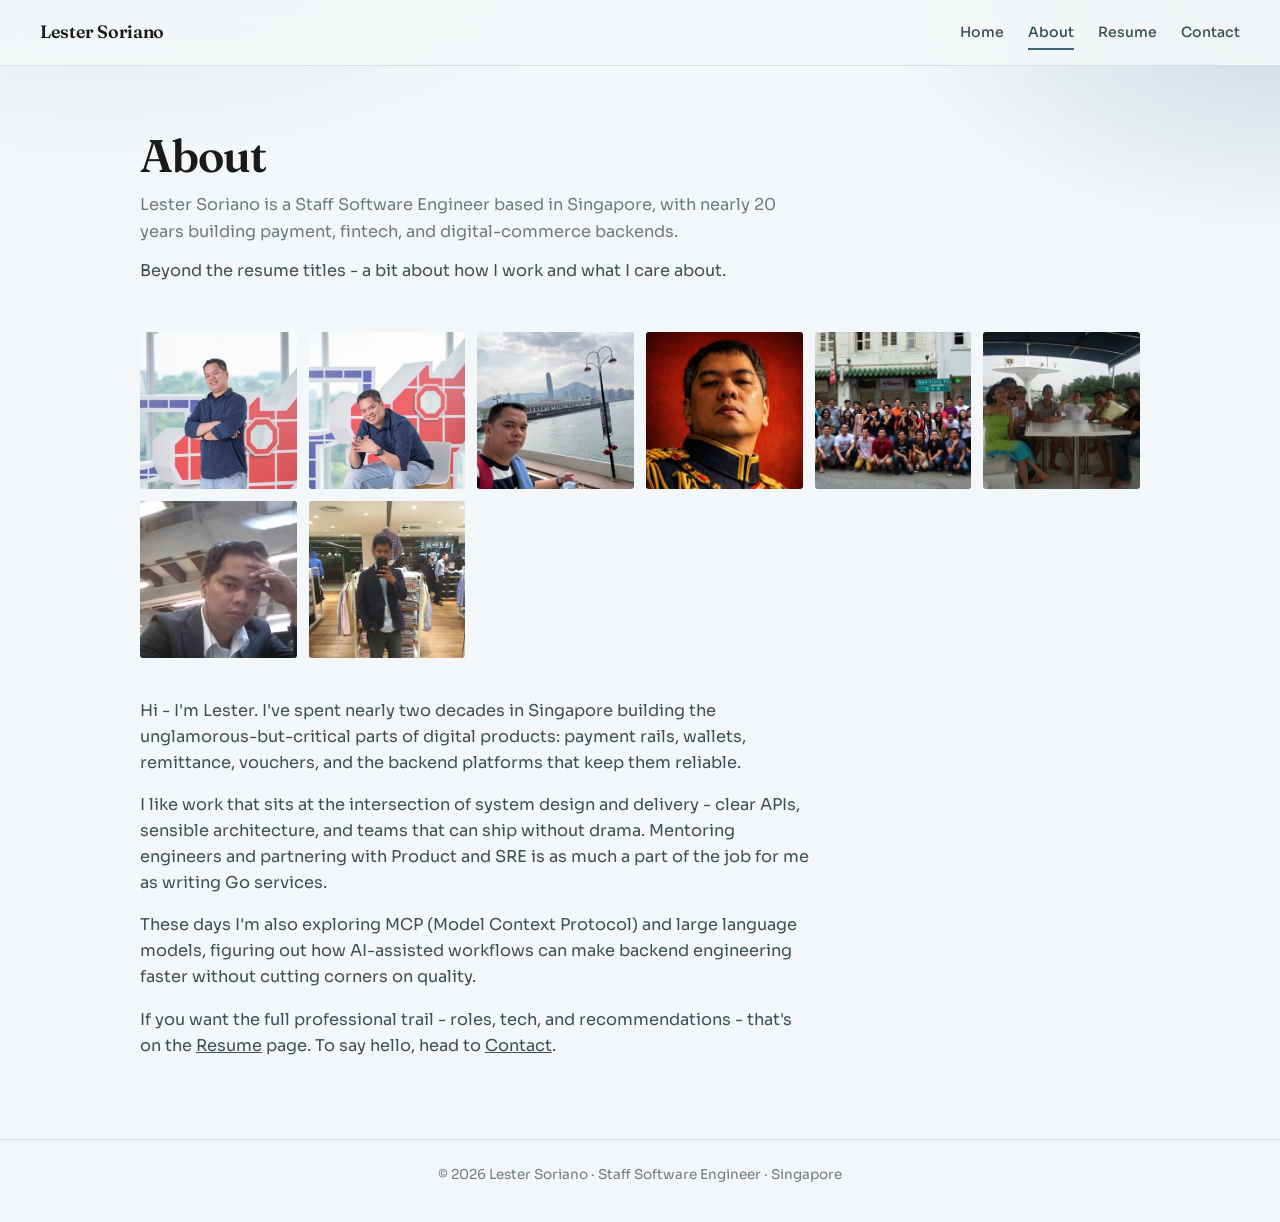
==== about.html @ acbbc9cd "Add AEO markup: Person schema, canonicals, sitemap, and quote-ready copy." ====
<!DOCTYPE html>
<html lang="en">
  <head>
    <meta charset="UTF-8" />
    <meta name="viewport" content="width=device-width, initial-scale=1.0" />
    <title>About Lester Soriano - Staff Software Engineer in Singapore</title>
    <meta
      name="description"
      content="About Lester Soriano: Staff Software Engineer in Singapore with nearly 20 years in payments, fintech, and backend platforms. Currently studying MCP and LLMs."
    />
    <link rel="canonical" href="https://frozentech03.github.io/about.html" />
    <meta name="author" content="Lester Santiago Soriano" />
    <meta property="og:type" content="profile" />
    <meta property="og:site_name" content="Lester Soriano" />
    <meta property="og:title" content="About Lester Soriano" />
    <meta
      property="og:description"
      content="Staff Software Engineer in Singapore. Nearly two decades in payment rails, wallets, remittance, vouchers, and reliable backend platforms."
    />
    <meta property="og:url" content="https://frozentech03.github.io/about.html" />
    <meta property="og:image" content="https://frozentech03.github.io/assets/DSC_6380.jpg" />
    <meta property="og:locale" content="en_SG" />
    <meta name="twitter:card" content="summary_large_image" />
    <meta name="twitter:title" content="About Lester Soriano" />
    <meta
      name="twitter:description"
      content="Staff Software Engineer in Singapore. Payments, fintech, and backend platforms."
    />
    <meta name="twitter:image" content="https://frozentech03.github.io/assets/DSC_6380.jpg" />
    <script type="application/ld+json">
      {
        "@context": "https://schema.org",
        "@graph": [
          {
            "@type": "AboutPage",
            "@id": "https://frozentech03.github.io/about.html#webpage",
            "url": "https://frozentech03.github.io/about.html",
            "name": "About Lester Soriano",
            "isPartOf": { "@id": "https://frozentech03.github.io/#website" },
            "about": { "@id": "https://frozentech03.github.io/#person" },
            "mainEntity": { "@id": "https://frozentech03.github.io/#person" }
          },
          {
            "@type": "Person",
            "@id": "https://frozentech03.github.io/#person",
            "name": "Lester Santiago Soriano",
            "alternateName": "Lester Soriano",
            "jobTitle": "Staff Software Engineer",
            "url": "https://frozentech03.github.io/",
            "image": "https://frozentech03.github.io/assets/DSC_6380.jpg",
            "sameAs": ["https://www.linkedin.com/in/lester-santiago-soriano"]
          }
        ]
      }
    </script>
    <link rel="preconnect" href="https://fonts.googleapis.com" />
    <link rel="preconnect" href="https://fonts.gstatic.com" crossorigin />
    <link
      href="https://fonts.googleapis.com/css2?family=Fraunces:opsz,wght@9..144,500;9..144,600&family=Sora:wght@400;500;600&display=swap"
      rel="stylesheet"
    />
    <link rel="stylesheet" href="styles.css" />
  </head>
  <body>
    <a class="skip-link" href="#main">Skip to content</a>

    <header class="site-header">
      <a class="logo" href="index.html">Lester Soriano</a>
      <nav class="nav" aria-label="Primary">
        <a href="index.html">Home</a>
        <a href="about.html" aria-current="page">About</a>
        <a href="resume.html">Resume</a>
        <a href="contact.html">Contact</a>
      </nav>
    </header>

    <main id="main" class="page-shell">
      <div class="page-intro">
        <h1>About</h1>
        <p>
          Lester Soriano is a Staff Software Engineer based in Singapore, with
          nearly 20 years building payment, fintech, and digital-commerce
          backends.
        </p>
        <p>
          Beyond the resume titles - a bit about how I work and what I care
          about.
        </p>
      </div>

      <div class="gallery" aria-label="Photo gallery">
        <button
          type="button"
          class="gallery-item"
          data-full="assets/gallery/DSC_6380.jpg"
          aria-label="Open photo: studio portrait, arms crossed"
        >
          <img
            src="assets/gallery/thumb-DSC_6380.jpg"
            alt="Lester Soriano, arms crossed"
            loading="lazy"
            width="480"
            height="640"
          />
        </button>
        <button
          type="button"
          class="gallery-item"
          data-full="assets/gallery/DSC_6387.jpg"
          aria-label="Open photo: studio portrait"
        >
          <img
            src="assets/gallery/thumb-DSC_6387.jpg"
            alt="Lester Soriano studio portrait"
            loading="lazy"
            width="480"
            height="640"
          />
        </button>
        <button
          type="button"
          class="gallery-item"
          data-full="assets/gallery/471126973_10230776061278506_3949301487473210298_n.jpg"
          aria-label="Open photo from gallery"
        >
          <img
            src="assets/gallery/thumb-471126973_10230776061278506_3949301487473210298_n.jpg"
            alt="Lester Soriano"
            loading="lazy"
            width="480"
            height="640"
          />
        </button>
        <button
          type="button"
          class="gallery-item"
          data-full="assets/gallery/626816156_10235582828844691_3645406562748871423_n.jpg"
          aria-label="Open photo from gallery"
        >
          <img
            src="assets/gallery/thumb-626816156_10235582828844691_3645406562748871423_n.jpg"
            alt="Lester Soriano"
            loading="lazy"
            width="480"
            height="640"
          />
        </button>
        <button
          type="button"
          class="gallery-item"
          data-full="assets/gallery/554967767_10233917990144764_3583820645877221170_n.jpg"
          aria-label="Open photo: team at Ann Siang Road"
        >
          <img
            src="assets/gallery/thumb-554967767_10233917990144764_3583820645877221170_n.jpg"
            alt="Team photo on Ann Siang Road"
            loading="lazy"
            width="480"
            height="320"
          />
        </button>
        <button
          type="button"
          class="gallery-item"
          data-full="assets/gallery/555546228_10233895214935398_161883910735296006_n.jpg"
          aria-label="Open photo: friends on a boat"
        >
          <img
            src="assets/gallery/thumb-555546228_10233895214935398_161883910735296006_n.jpg"
            alt="Friends gathered on a boat"
            loading="lazy"
            width="480"
            height="360"
          />
        </button>
        <button
          type="button"
          class="gallery-item"
          data-full="assets/gallery/557246348_10234010732103255_2571368418577335423_n.jpg"
          aria-label="Open photo: office portrait"
        >
          <img
            src="assets/gallery/thumb-557246348_10234010732103255_2571368418577335423_n.jpg"
            alt="Lester Soriano in the office"
            loading="lazy"
            width="480"
            height="640"
          />
        </button>
        <button
          type="button"
          class="gallery-item"
          data-full="assets/gallery/639894238_10235848393803649_8761474603907227302_n.jpg"
          aria-label="Open photo: casual portrait"
        >
          <img
            src="assets/gallery/thumb-639894238_10235848393803649_8761474603907227302_n.jpg"
            alt="Lester Soriano casual portrait"
            loading="lazy"
            width="480"
            height="640"
          />
        </button>
      </div>

      <div class="about-story">
        <p>
          Hi - I'm Lester. I've spent nearly two decades in Singapore building
          the unglamorous-but-critical parts of digital products: payment
          rails, wallets, remittance, vouchers, and the backend platforms that
          keep them reliable.
        </p>
        <p>
          I like work that sits at the intersection of system design and
          delivery - clear APIs, sensible architecture, and teams that can
          ship without drama. Mentoring engineers and partnering with Product
          and SRE is as much a part of the job for me as writing Go services.
        </p>
        <p>
          These days I'm also exploring MCP (Model Context Protocol) and large
          language models, figuring out how AI-assisted workflows can make
          backend engineering faster without cutting corners on quality.
        </p>
        <p>
          If you want the full professional trail - roles, tech, and
          recommendations - that's on the
          <a href="resume.html">Resume</a> page. To say hello, head to
          <a href="contact.html">Contact</a>.
        </p>
      </div>
    </main>

    <footer class="site-footer">
      <p>&copy; 2026 Lester Soriano &middot; Staff Software Engineer &middot; Singapore</p>
    </footer>

    <div
      class="lightbox"
      id="lightbox"
      hidden
      role="dialog"
      aria-modal="true"
      aria-label="Expanded photo"
    >
      <button type="button" class="lightbox-close" aria-label="Close photo">
        Close
      </button>
      <img class="lightbox-img" alt="" />
    </div>

    <script src="script.js"></script>
  </body>
</html>
---- styles.css ----
:root {
  --blue: rgb(62, 102, 123);
  --blue-deep: rgb(45, 78, 95);
  --blue-soft: rgb(110, 150, 170);
  --ink: #1a1a1a;
  --ink-soft: #3d4f5a;
  --muted: #6b7c86;
  --paper: #f4f7f9;
  --surface: #ffffff;
  --line: rgba(62, 102, 123, 0.16);
  --font-display: "Fraunces", Georgia, serif;
  --font-body: "Sora", sans-serif;
  --ease: cubic-bezier(0.22, 1, 0.36, 1);
  --header-h: 4.1rem;
  --max: 1080px;
}

*,
*::before,
*::after {
  box-sizing: border-box;
}

html {
  scroll-behavior: smooth;
}

body {
  margin: 0;
  min-height: 100vh;
  font-family: var(--font-body);
  color: var(--ink);
  background:
    radial-gradient(1000px 560px at 8% -12%, #d5e2ea 0%, transparent 55%),
    radial-gradient(800px 480px at 100% 0%, #c9d8e0 0%, transparent 48%),
    var(--paper);
  line-height: 1.6;
  font-size: 1.02rem;
}

img {
  max-width: 100%;
  display: block;
}

a {
  color: inherit;
}

.skip-link {
  position: absolute;
  left: 1rem;
  top: -3rem;
  background: var(--blue);
  color: #fff;
  padding: 0.5rem 0.75rem;
  z-index: 100;
}

.skip-link:focus {
  top: 1rem;
}

.site-header {
  position: sticky;
  top: 0;
  z-index: 50;
  height: var(--header-h);
  display: flex;
  align-items: center;
  justify-content: space-between;
  padding: 0 clamp(1.25rem, 4vw, 2.5rem);
  background: rgba(244, 247, 249, 0.88);
  backdrop-filter: blur(12px);
  border-bottom: 1px solid var(--line);
}

.logo {
  font-family: var(--font-display);
  font-weight: 600;
  font-size: 1.12rem;
  letter-spacing: -0.02em;
  text-decoration: none;
}

.nav {
  display: flex;
  gap: clamp(0.85rem, 2vw, 1.5rem);
  font-size: 0.88rem;
  font-weight: 500;
}

.nav a {
  text-decoration: none;
  color: var(--ink-soft);
  position: relative;
}

.nav a:hover,
.nav a[aria-current="page"] {
  color: var(--blue-deep);
}

.nav a[aria-current="page"]::after {
  content: "";
  position: absolute;
  left: 0;
  right: 0;
  bottom: -0.4rem;
  height: 2px;
  background: var(--blue);
}

.btn {
  display: inline-flex;
  align-items: center;
  justify-content: center;
  padding: 0.85rem 1.3rem;
  font: inherit;
  font-size: 0.9rem;
  font-weight: 500;
  text-decoration: none;
  border-radius: 3px;
  transition: background 0.25s var(--ease), color 0.25s var(--ease),
    border-color 0.25s var(--ease), transform 0.25s var(--ease);
}

.btn:hover {
  transform: translateY(-1px);
}

.btn-primary {
  background: var(--blue);
  color: #f4f8fb;
  border: 1px solid var(--blue);
}

.btn-primary:hover {
  background: var(--blue-deep);
  border-color: var(--blue-deep);
  color: #fff;
}

.btn-ghost {
  background: transparent;
  color: var(--ink);
  border: 1px solid var(--line);
}

.btn-ghost:hover {
  border-color: var(--blue);
  color: var(--blue-deep);
}

.site-footer {
  margin-top: auto;
  padding: 1.5rem clamp(1.25rem, 4vw, 2.5rem) 2.25rem;
  border-top: 1px solid var(--line);
  color: var(--muted);
  font-size: 0.85rem;
  text-align: center;
}

.site-footer p {
  margin: 0;
}

/* Home */
.hero {
  display: grid;
  grid-template-columns: 1.1fr 0.9fr;
  align-items: stretch;
  max-height: min(720px, calc(100vh - var(--header-h) - 2.5rem));
  min-height: 0;
}

.hero-copy {
  display: flex;
  flex-direction: column;
  justify-content: center;
  padding: clamp(1.5rem, 3.5vw, 2.5rem) clamp(1.35rem, 4vw, 3rem);
  max-width: 38rem;
  min-height: 0;
}

.hero-brand {
  margin: 0 0 0.35rem;
  font-family: var(--font-display);
  font-size: clamp(1.9rem, 4vw, 2.85rem);
  font-weight: 600;
  line-height: 1.05;
  letter-spacing: -0.03em;
}

.hero-role {
  margin: 0 0 0.75rem;
  font-size: clamp(1rem, 1.7vw, 1.15rem);
  font-weight: 500;
  color: var(--blue);
}

.hero-lede {
  margin: 0 0 1.15rem;
  color: var(--ink-soft);
  max-width: 36rem;
  font-size: 0.92rem;
  line-height: 1.55;
}

.hero-actions {
  display: flex;
  flex-wrap: wrap;
  gap: 0.65rem;
}

.hero-actions .btn {
  padding: 0.75rem 1.15rem;
  font-size: 0.88rem;
}

.hero-visual {
  overflow: hidden;
  border-left: 1px solid var(--line);
  min-height: 0;
}

.hero-visual img {
  width: 100%;
  height: 100%;
  max-height: min(720px, calc(100vh - var(--header-h) - 2.5rem));
  object-fit: cover;
  object-position: center top;
}

/* Page shell for inner pages */
.page-shell {
  max-width: var(--max);
  margin: 0 auto;
  padding: clamp(2.5rem, 6vw, 4rem) clamp(1.25rem, 4vw, 2.5rem)
    clamp(3rem, 8vw, 5rem);
}

.page-intro {
  max-width: 40rem;
  margin-bottom: clamp(2rem, 5vw, 3rem);
}

.page-intro h1 {
  margin: 0 0 0.65rem;
  font-family: var(--font-display);
  font-size: clamp(2rem, 4vw, 2.85rem);
  font-weight: 600;
  letter-spacing: -0.02em;
  line-height: 1.15;
}

.page-intro p {
  margin: 0;
  color: var(--muted);
}

.page-intro p + p {
  margin-top: 0.85rem;
  color: var(--ink-soft);
}

/* About gallery */
.gallery {
  display: grid;
  grid-template-columns: repeat(auto-fill, minmax(140px, 1fr));
  gap: 0.75rem;
  margin-top: 2rem;
}

.gallery-item {
  margin: 0;
  padding: 0;
  border: none;
  border-radius: 3px;
  overflow: hidden;
  background: #dfe7ec;
  cursor: zoom-in;
  aspect-ratio: 1;
  display: block;
  width: 100%;
  transition: transform 0.35s var(--ease), box-shadow 0.35s var(--ease);
}

.gallery-item:hover,
.gallery-item:focus-visible {
  transform: translateY(-2px);
  box-shadow: 0 8px 22px rgba(62, 102, 123, 0.18);
  outline: 2px solid var(--blue);
  outline-offset: 2px;
}

.gallery-item img {
  width: 100%;
  height: 100%;
  object-fit: cover;
  object-position: center top;
  display: block;
  pointer-events: none;
}

.lightbox {
  position: fixed;
  inset: 0;
  z-index: 300;
  display: none;
  align-items: center;
  justify-content: center;
  padding: 1.5rem;
  background: rgba(18, 28, 34, 0.9);
  backdrop-filter: blur(6px);
}

.lightbox.is-open {
  display: flex;
}

.lightbox-img {
  display: block;
  max-width: calc(100vw - 3rem);
  max-height: calc(100vh - 3rem);
  width: auto;
  height: auto;
  margin: 0 auto;
  object-fit: contain;
  border-radius: 3px;
  box-shadow: 0 16px 48px rgba(0, 0, 0, 0.35);
}

.lightbox-close {
  position: fixed;
  top: 1rem;
  right: 1rem;
  z-index: 301;
  border: 1px solid rgba(255, 255, 255, 0.35);
  background: rgba(255, 255, 255, 0.12);
  color: #fff;
  font: inherit;
  font-size: 0.88rem;
  font-weight: 500;
  padding: 0.55rem 0.9rem;
  border-radius: 3px;
  cursor: pointer;
}

.lightbox-close:hover,
.lightbox-close:focus-visible {
  background: rgba(255, 255, 255, 0.22);
}

body.lightbox-open {
  overflow: hidden;
}

.about-story {
  display: grid;
  gap: 1rem;
  max-width: 42rem;
  margin-top: 2.5rem;
  color: var(--ink-soft);
}

.about-story p {
  margin: 0;
}

/* Resume */
.resume-panel {
  background: var(--surface);
  border: 1px solid var(--line);
  box-shadow: 0 10px 30px rgba(62, 102, 123, 0.08);
  padding: clamp(1.5rem, 4vw, 2.5rem);
}

.resume-panel .resume-top {
  display: flex;
  flex-wrap: wrap;
  justify-content: space-between;
  gap: 1rem;
  align-items: flex-start;
  margin-bottom: 1.75rem;
  padding-bottom: 1.25rem;
  border-bottom: 1px solid var(--line);
}

.resume-panel .resume-top h1 {
  margin: 0;
  font-family: var(--font-display);
  font-size: clamp(1.8rem, 3vw, 2.3rem);
  letter-spacing: -0.02em;
}

.resume-panel .resume-top .title {
  margin: 0.35rem 0 0;
  color: var(--blue);
  font-weight: 600;
}

.cv-download {
  display: inline-flex;
  align-items: center;
  justify-content: center;
  padding: 0.7rem 1.1rem;
  background: var(--blue);
  color: #f4f8fb;
  font-weight: 600;
  font-size: 0.88rem;
  text-decoration: none;
  border-radius: 3px;
}

.cv-download:hover {
  background: var(--blue-deep);
  color: #fff;
}

.block + .block {
  margin-top: 2rem;
}

.section-title {
  margin: 0 0 0.9rem;
  padding-bottom: 0.45rem;
  border-bottom: 2px solid var(--blue);
  font-size: 1.05rem;
  font-weight: 700;
  text-transform: uppercase;
  letter-spacing: 0.03em;
}

.summary {
  margin: 0 0 0.75rem;
  color: #333;
  font-size: 0.95rem;
}

.employer + .employer {
  margin-top: 1.75rem;
  padding-top: 1.5rem;
  border-top: 1px solid var(--line);
}

.employer > .company {
  margin: 0 0 0.85rem;
  color: var(--blue);
  font-weight: 700;
  font-size: 1.08rem;
}

.role + .role {
  margin-top: 1.15rem;
}

.role-top {
  display: flex;
  justify-content: space-between;
  gap: 1rem;
  align-items: flex-start;
}

.role h4 {
  margin: 0;
  font-size: 1.02rem;
  font-weight: 700;
}

.job-meta {
  text-align: right;
  color: var(--muted);
  font-size: 0.86rem;
  flex-shrink: 0;
}

.job-meta p {
  margin: 0;
}

.job-meta p + p {
  margin-top: 0.2rem;
}

.job-blurb {
  margin: 0.5rem 0 0;
  color: #333;
  font-size: 0.92rem;
}

.role ul {
  margin: 0.55rem 0 0;
  padding-left: 1.15rem;
  color: #333;
  font-size: 0.92rem;
}

.role li + li {
  margin-top: 0.25rem;
}

.tech-line {
  margin: 0.9rem 0 0;
  padding-top: 0.55rem;
  border-top: 1px dashed var(--line);
  color: var(--muted);
  font-size: 0.8rem;
  line-height: 1.4;
}

.skills-board {
  display: grid;
  gap: 1.25rem;
  border-top: 1px solid var(--line);
  padding-top: 1.25rem;
}

@media (min-width: 720px) {
  .skills-board {
    grid-template-columns: 1fr 1fr;
  }
}

.skills-board h3 {
  margin: 0 0 0.4rem;
  font-size: 0.78rem;
  font-weight: 700;
  letter-spacing: 0.05em;
  text-transform: uppercase;
  color: var(--blue-deep);
}

.skills-board p,
.skills-board ul {
  margin: 0;
  color: var(--ink-soft);
  font-size: 0.9rem;
}

.skills-board ul {
  list-style: none;
  padding: 0;
  display: flex;
  flex-wrap: wrap;
  gap: 0.4rem;
}

.skills-board li {
  background: rgba(62, 102, 123, 0.08);
  color: var(--blue-deep);
  font-weight: 600;
  font-size: 0.82rem;
  padding: 0.35rem 0.55rem;
  border-radius: 2px;
}

.tech-skills {
  margin: 0;
  display: grid;
  gap: 0.75rem;
}

.tech-skills div {
  display: grid;
  gap: 0.15rem;
}

.tech-skills dt {
  margin: 0;
  font-size: 0.78rem;
  font-weight: 700;
  letter-spacing: 0.04em;
  text-transform: uppercase;
  color: var(--blue-deep);
}

.tech-skills dd {
  margin: 0;
  font-size: 0.88rem;
  color: var(--ink-soft);
}

.testimonials {
  display: grid;
  gap: 0;
}

.testimonial {
  margin: 0;
  padding: 0 0 1.15rem;
  border-bottom: 1px dashed var(--line);
}

.testimonial-name {
  margin: 1.15rem 0 0.25rem;
  color: var(--blue);
  font-weight: 700;
  font-size: 1.05rem;
}

.testimonials .testimonial:first-child .testimonial-name {
  margin-top: 0.35rem;
}

.testimonial-name a {
  color: inherit;
  text-decoration: none;
}

.testimonial-name a:hover {
  text-decoration: underline;
  text-underline-offset: 0.15em;
}

.testimonial-top {
  display: flex;
  justify-content: space-between;
  gap: 1rem;
  align-items: flex-start;
  margin-bottom: 0.55rem;
}

.testimonial-title {
  margin: 0;
  font-size: 0.98rem;
  font-weight: 700;
}

.testimonial-date {
  margin: 0;
  color: var(--muted);
  font-size: 0.86rem;
  text-align: right;
  flex-shrink: 0;
}

.testimonial-body {
  margin: 0;
  color: #333;
  font-size: 0.92rem;
}

.edu-list {
  list-style: none;
  margin: 0;
  padding: 0;
  display: grid;
  gap: 1rem;
}

.edu-list h3,
.job h3 {
  margin: 0 0 0.2rem;
  font-family: var(--font-display);
  font-size: 1.15rem;
}

.edu-list p,
.job .company {
  margin: 0.15rem 0 0;
  color: var(--blue);
  font-weight: 600;
  font-size: 0.95rem;
}

.job + .job {
  margin-top: 1.15rem;
}

.job-top {
  display: flex;
  justify-content: space-between;
  gap: 1rem;
  align-items: flex-start;
}

/* Contact */
.contact-card {
  max-width: 36rem;
  background: var(--surface);
  border: 1px solid var(--line);
  padding: clamp(1.5rem, 4vw, 2.25rem);
  box-shadow: 0 10px 28px rgba(62, 102, 123, 0.08);
}

.contact-links {
  list-style: none;
  margin: 1.25rem 0 0;
  padding: 0;
  display: grid;
  gap: 0.75rem;
}

.contact-links a,
.contact-links span {
  font-weight: 500;
  color: var(--blue-deep);
  text-decoration: none;
}

.contact-links a:hover {
  text-decoration: underline;
  text-underline-offset: 0.18em;
}

.contact-links .label {
  display: block;
  font-size: 0.75rem;
  font-weight: 600;
  letter-spacing: 0.04em;
  text-transform: uppercase;
  color: var(--muted);
  margin-bottom: 0.15rem;
}

@media (max-width: 900px) {
  .nav {
    gap: 0.75rem;
    font-size: 0.8rem;
  }

  .hero {
    grid-template-columns: 1fr;
    max-height: none;
  }

  .hero-visual {
    order: -1;
    border-left: none;
    border-bottom: 1px solid var(--line);
    border-top: none;
    background: transparent;
  }

  .hero-copy {
    padding: 1.25rem 1.15rem 1.15rem;
  }

  .hero-visual img {
    width: 100%;
    height: auto;
    aspect-ratio: 4 / 5;
    max-height: min(58vh, 480px);
    min-height: 0;
    object-fit: cover;
    object-position: center top;
  }

  .gallery {
    grid-template-columns: repeat(auto-fill, minmax(120px, 1fr));
  }

  .role-top,
  .testimonial-top {
    flex-direction: column;
    gap: 0.35rem;
  }

  .job-meta,
  .testimonial-date {
    text-align: left;
  }
}

@media (max-width: 640px) {
  .nav a:not([aria-current="page"]) {
    /* keep all nav items visible but tighter */
  }
}

@media (prefers-reduced-motion: reduce) {
  html {
    scroll-behavior: auto;
  }

  .btn:hover,
  .gallery-item:hover,
  .gallery-item:focus-visible {
    transform: none;
  }
}
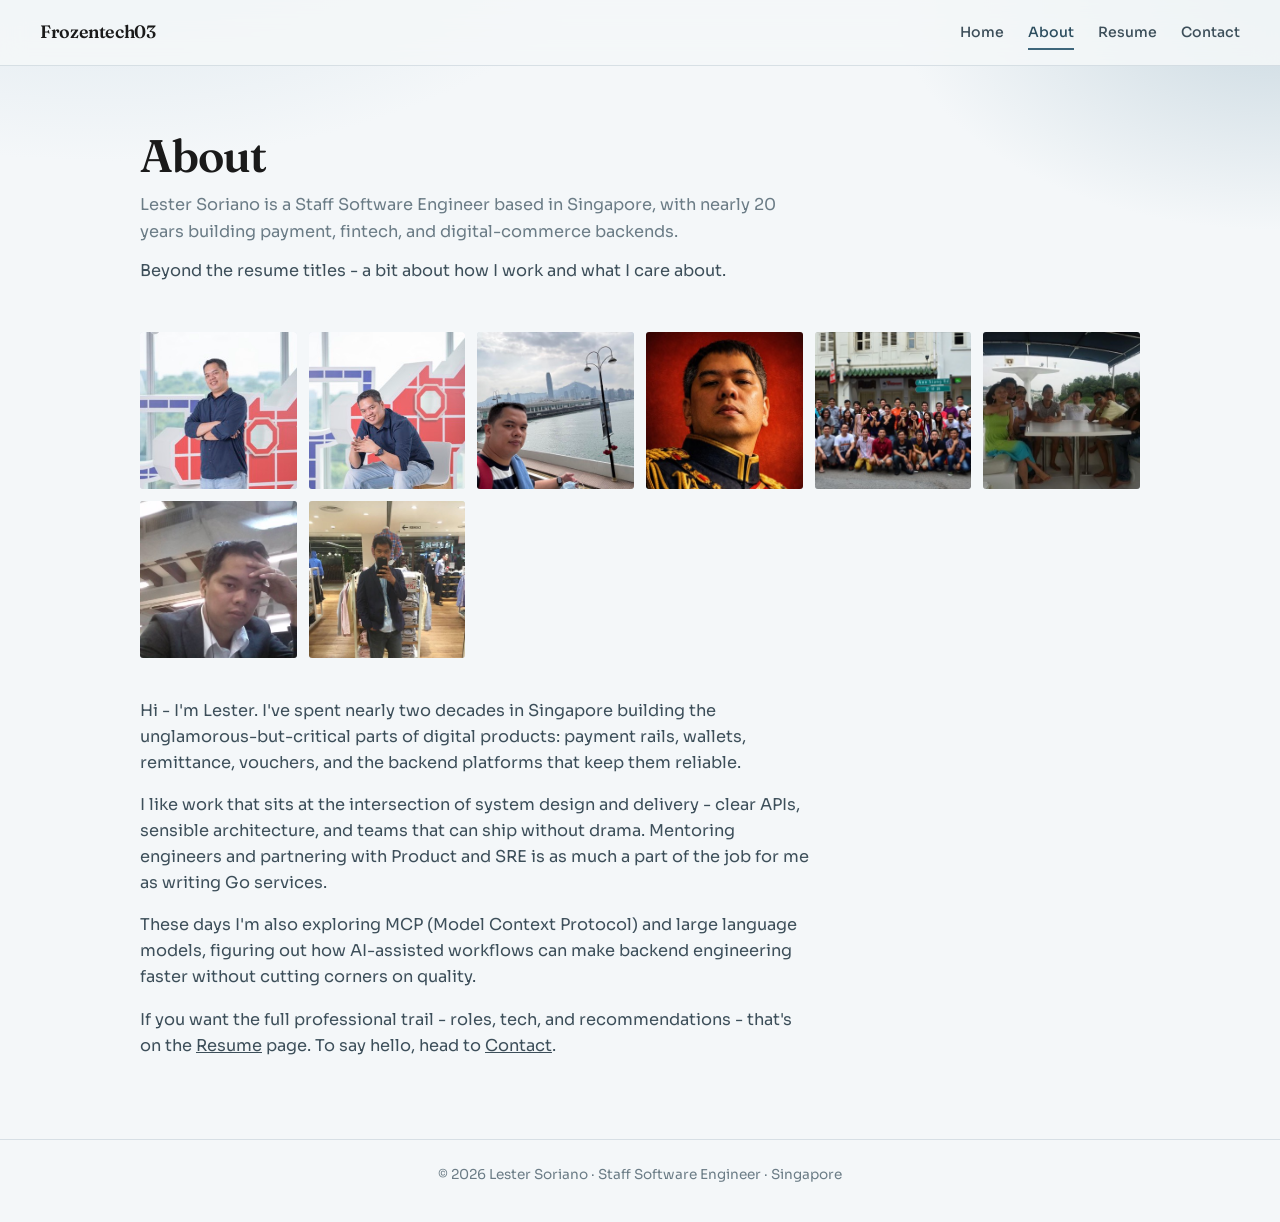
==== commit 3f032e0a: "Rename site brand to Frozentech03 to match the GitHub Pages domain." ====
--- a/about.html
+++ b/about.html
@@ -11,7 +11,7 @@
     <link rel="canonical" href="https://frozentech03.github.io/about.html" />
     <meta name="author" content="Lester Santiago Soriano" />
     <meta property="og:type" content="profile" />
-    <meta property="og:site_name" content="Lester Soriano" />
+    <meta property="og:site_name" content="Frozentech03" />
     <meta property="og:title" content="About Lester Soriano" />
     <meta
       property="og:description"
@@ -65,7 +65,7 @@
     <a class="skip-link" href="#main">Skip to content</a>
 
     <header class="site-header">
-      <a class="logo" href="index.html">Lester Soriano</a>
+      <a class="logo" href="index.html">Frozentech03</a>
       <nav class="nav" aria-label="Primary">
         <a href="index.html">Home</a>
         <a href="about.html" aria-current="page">About</a>
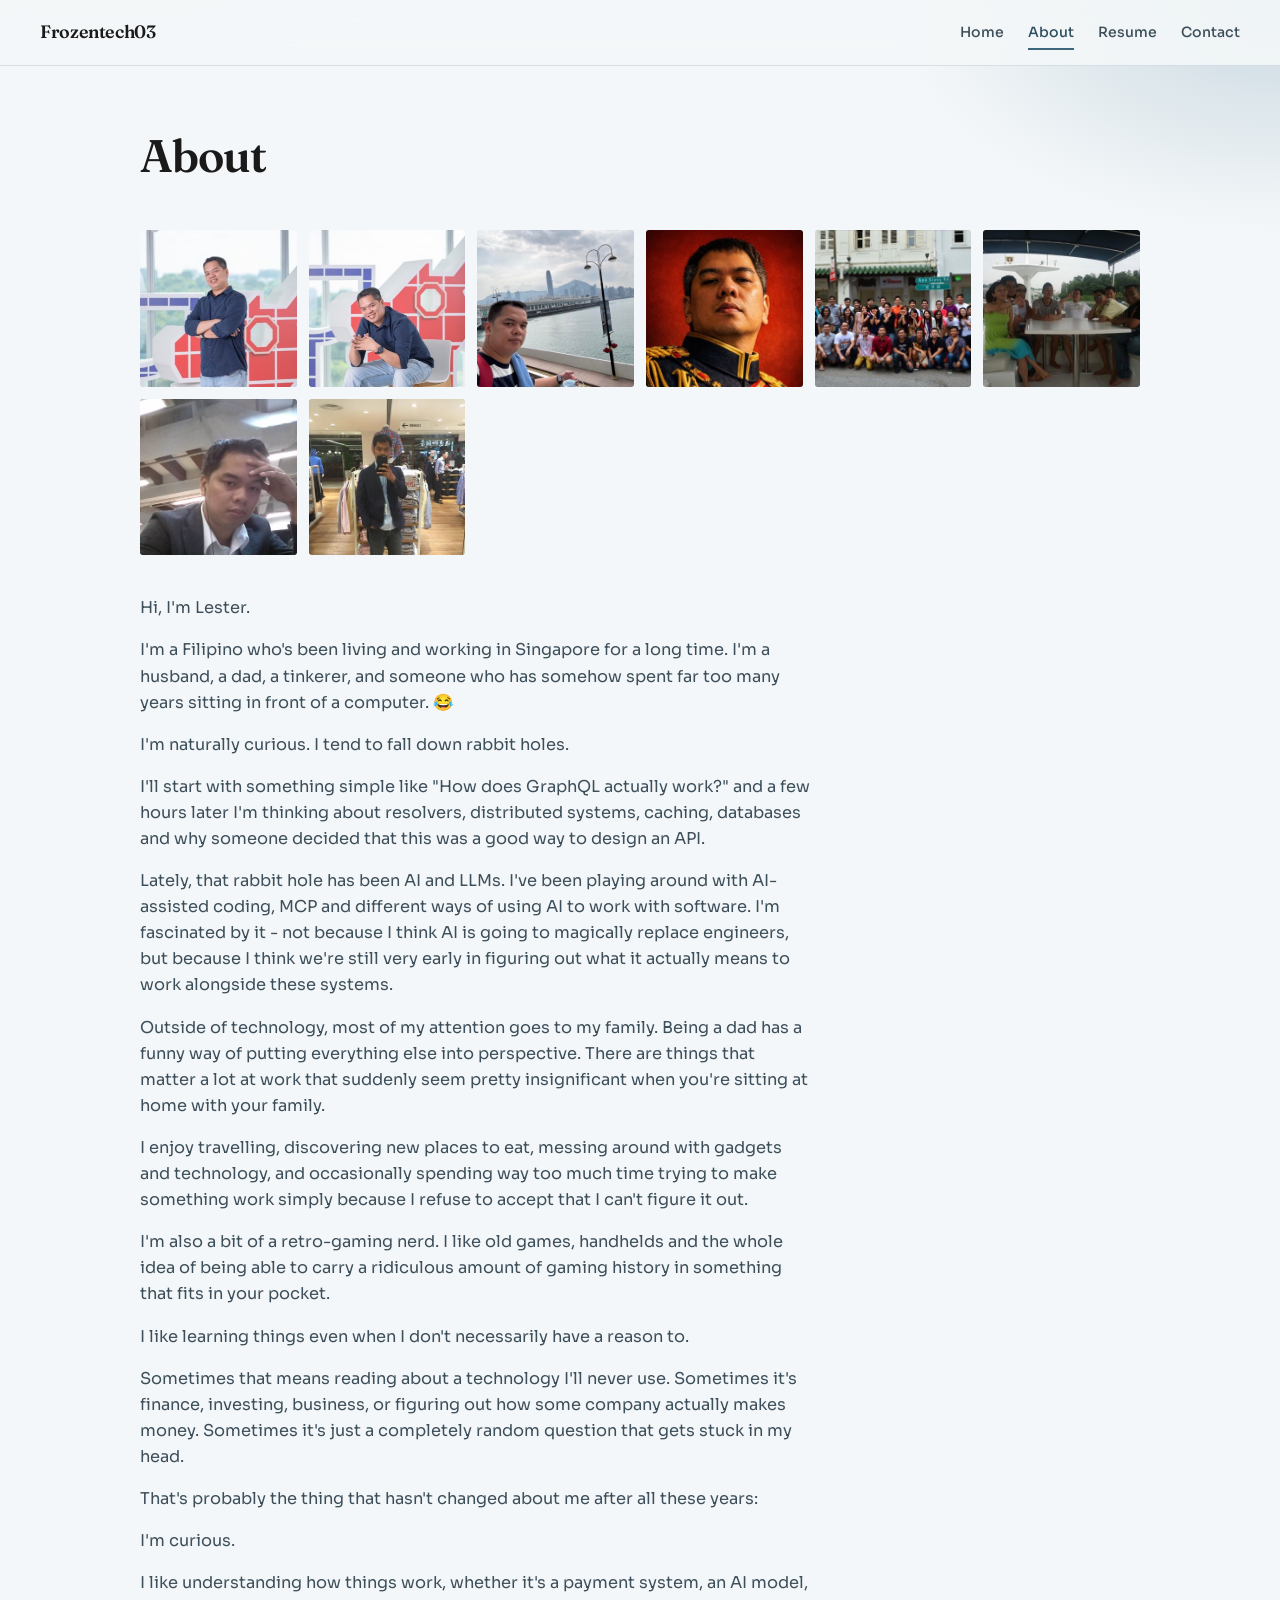
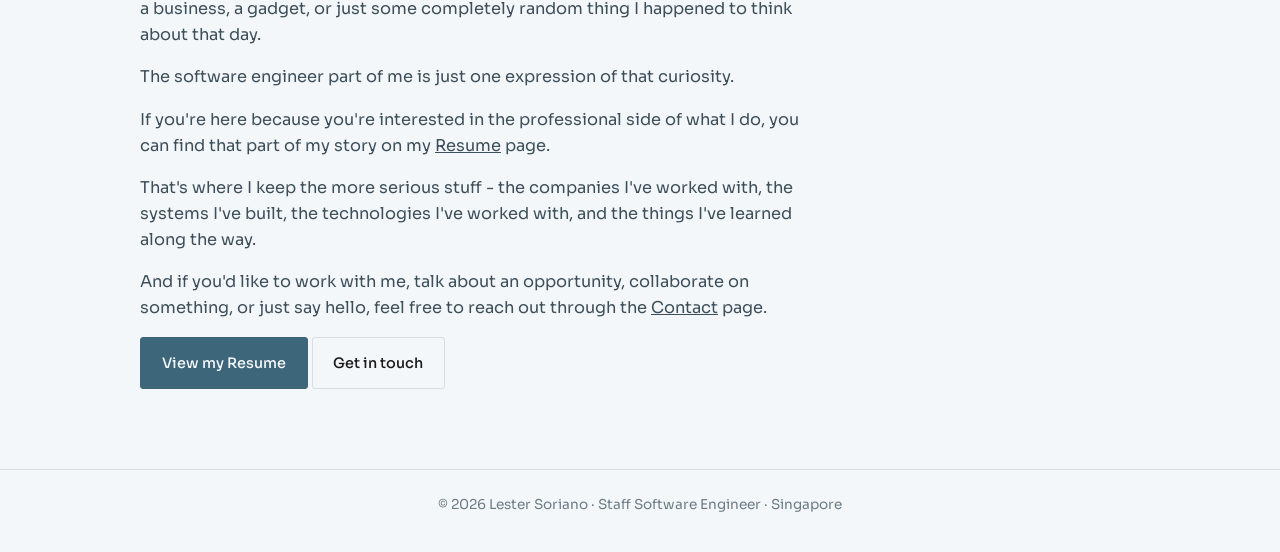
==== commit b09984b8: "Revise about section with personal insights Removed introductory paragraphs and added personal insig" ====
--- a/about.html
+++ b/about.html
@@ -77,15 +77,6 @@
     <main id="main" class="page-shell">
       <div class="page-intro">
         <h1>About</h1>
-        <p>
-          Lester Soriano is a Staff Software Engineer based in Singapore, with
-          nearly 20 years building payment, fintech, and digital-commerce
-          backends.
-        </p>
-        <p>
-          Beyond the resume titles - a bit about how I work and what I care
-          about.
-        </p>
       </div>
 
       <div class="gallery" aria-label="Photo gallery">
@@ -204,29 +195,87 @@
       </div>
 
       <div class="about-story">
-        <p>
-          Hi - I'm Lester. I've spent nearly two decades in Singapore building
-          the unglamorous-but-critical parts of digital products: payment
-          rails, wallets, remittance, vouchers, and the backend platforms that
-          keep them reliable.
-        </p>
-        <p>
-          I like work that sits at the intersection of system design and
-          delivery - clear APIs, sensible architecture, and teams that can
-          ship without drama. Mentoring engineers and partnering with Product
-          and SRE is as much a part of the job for me as writing Go services.
-        </p>
-        <p>
-          These days I'm also exploring MCP (Model Context Protocol) and large
-          language models, figuring out how AI-assisted workflows can make
-          backend engineering faster without cutting corners on quality.
-        </p>
-        <p>
-          If you want the full professional trail - roles, tech, and
-          recommendations - that's on the
-          <a href="resume.html">Resume</a> page. To say hello, head to
-          <a href="contact.html">Contact</a>.
-        </p>
+        <p class="about-lead">Hi, I'm Lester.</p>
+        <p>
+          I'm a Filipino who's been living and working in Singapore for a long
+          time. I'm a husband, a dad, a tinkerer, and someone who has somehow
+          spent far too many years sitting in front of a computer. &#128514;
+        </p>
+        <p>I'm naturally curious. I tend to fall down rabbit holes.</p>
+        <p>
+          I'll start with something simple like "How does GraphQL actually
+          work?" and a few hours later I'm thinking about resolvers,
+          distributed systems, caching, databases and why someone decided that
+          this was a good way to design an API.
+        </p>
+        <p>
+          Lately, that rabbit hole has been AI and LLMs. I've been playing
+          around with AI-assisted coding, MCP and different ways of using AI to
+          work with software. I'm fascinated by it - not because I think AI is
+          going to magically replace engineers, but because I think we're still
+          very early in figuring out what it actually means to work alongside
+          these systems.
+        </p>
+        <p>
+          Outside of technology, most of my attention goes to my family. Being
+          a dad has a funny way of putting everything else into perspective.
+          There are things that matter a lot at work that suddenly seem pretty
+          insignificant when you're sitting at home with your family.
+        </p>
+        <p>
+          I enjoy travelling, discovering new places to eat, messing around
+          with gadgets and technology, and occasionally spending way too much
+          time trying to make something work simply because I refuse to accept
+          that I can't figure it out.
+        </p>
+        <p>
+          I'm also a bit of a retro-gaming nerd. I like old games, handhelds
+          and the whole idea of being able to carry a ridiculous amount of
+          gaming history in something that fits in your pocket.
+        </p>
+        <p>
+          I like learning things even when I don't necessarily have a reason
+          to.
+        </p>
+        <p>
+          Sometimes that means reading about a technology I'll never use.
+          Sometimes it's finance, investing, business, or figuring out how some
+          company actually makes money. Sometimes it's just a completely random
+          question that gets stuck in my head.
+        </p>
+        <p>
+          That's probably the thing that hasn't changed about me after all
+          these years:
+        </p>
+        <p class="about-emphasis">I'm curious.</p>
+        <p>
+          I like understanding how things work, whether it's a payment system,
+          an AI model, a business, a gadget, or just some completely random
+          thing I happened to think about that day.
+        </p>
+        <p>
+          The software engineer part of me is just one expression of that
+          curiosity.
+        </p>
+        <p>
+          If you're here because you're interested in the professional side of
+          what I do, you can find that part of my story on my
+          <a href="resume.html">Resume</a> page.
+        </p>
+        <p>
+          That's where I keep the more serious stuff - the companies I've
+          worked with, the systems I've built, the technologies I've worked
+          with, and the things I've learned along the way.
+        </p>
+        <p>
+          And if you'd like to work with me, talk about an opportunity,
+          collaborate on something, or just say hello, feel free to reach out
+          through the <a href="contact.html">Contact</a> page.
+        </p>
+        <div class="about-actions">
+          <a class="btn btn-primary" href="resume.html">View my Resume</a>
+          <a class="btn btn-ghost" href="contact.html">Get in touch</a>
+        </div>
       </div>
     </main>
 
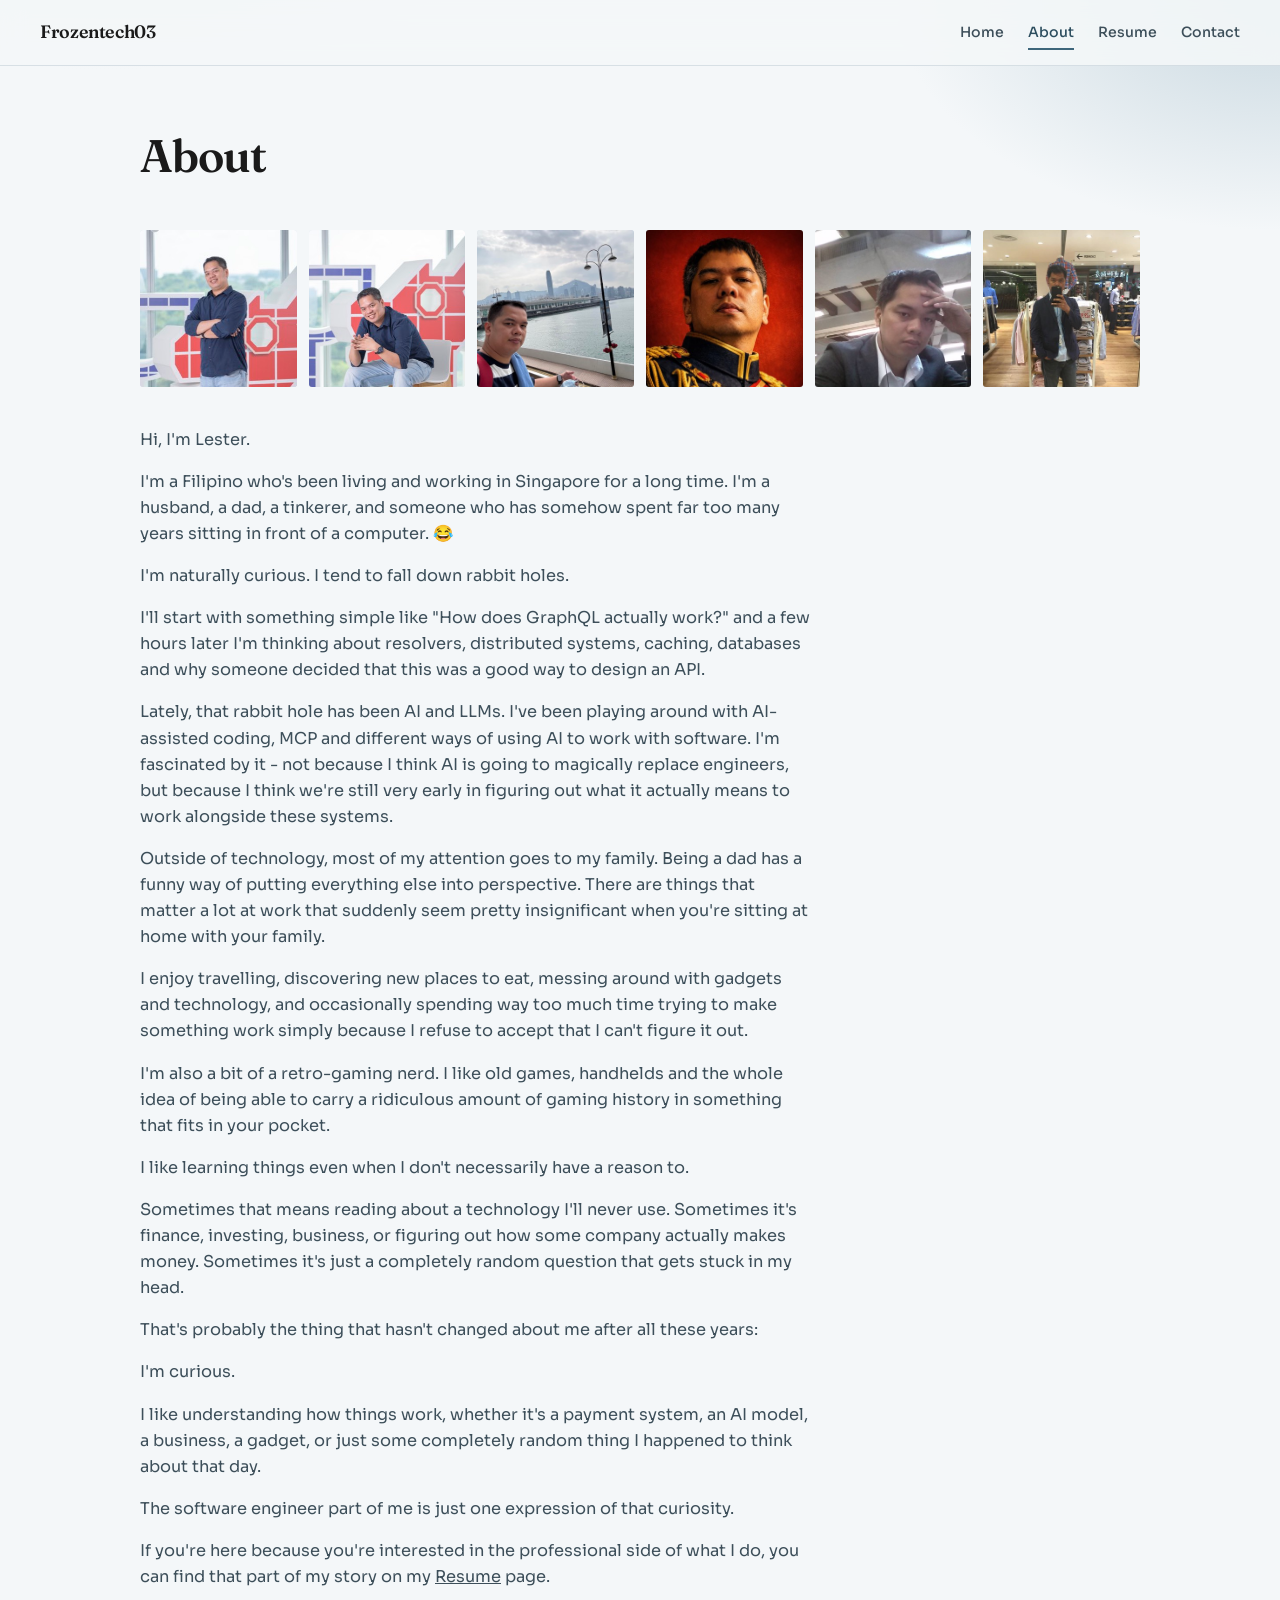
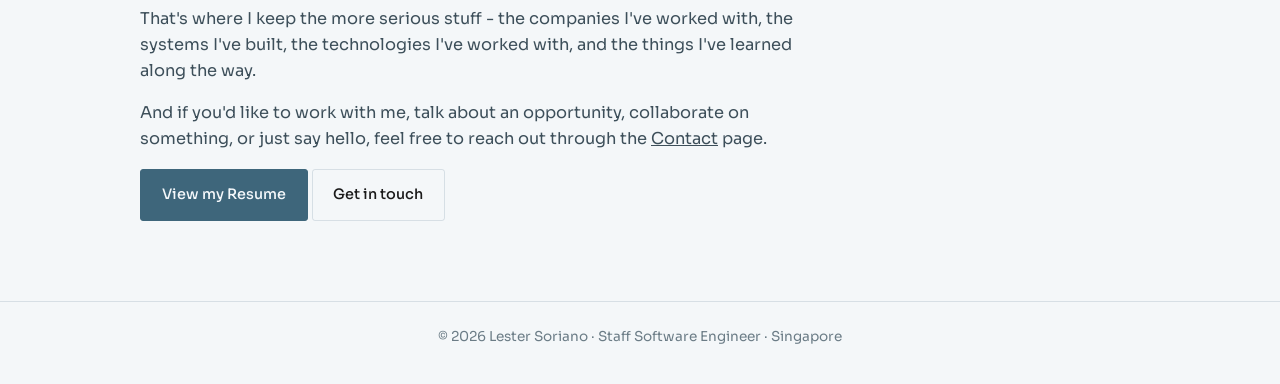
==== commit 58cbd42c: "Update about.html" ====
--- a/about.html
+++ b/about.html
@@ -139,34 +139,6 @@
         <button
           type="button"
           class="gallery-item"
-          data-full="assets/gallery/554967767_10233917990144764_3583820645877221170_n.jpg"
-          aria-label="Open photo: team at Ann Siang Road"
-        >
-          <img
-            src="assets/gallery/thumb-554967767_10233917990144764_3583820645877221170_n.jpg"
-            alt="Team photo on Ann Siang Road"
-            loading="lazy"
-            width="480"
-            height="320"
-          />
-        </button>
-        <button
-          type="button"
-          class="gallery-item"
-          data-full="assets/gallery/555546228_10233895214935398_161883910735296006_n.jpg"
-          aria-label="Open photo: friends on a boat"
-        >
-          <img
-            src="assets/gallery/thumb-555546228_10233895214935398_161883910735296006_n.jpg"
-            alt="Friends gathered on a boat"
-            loading="lazy"
-            width="480"
-            height="360"
-          />
-        </button>
-        <button
-          type="button"
-          class="gallery-item"
           data-full="assets/gallery/557246348_10234010732103255_2571368418577335423_n.jpg"
           aria-label="Open photo: office portrait"
         >
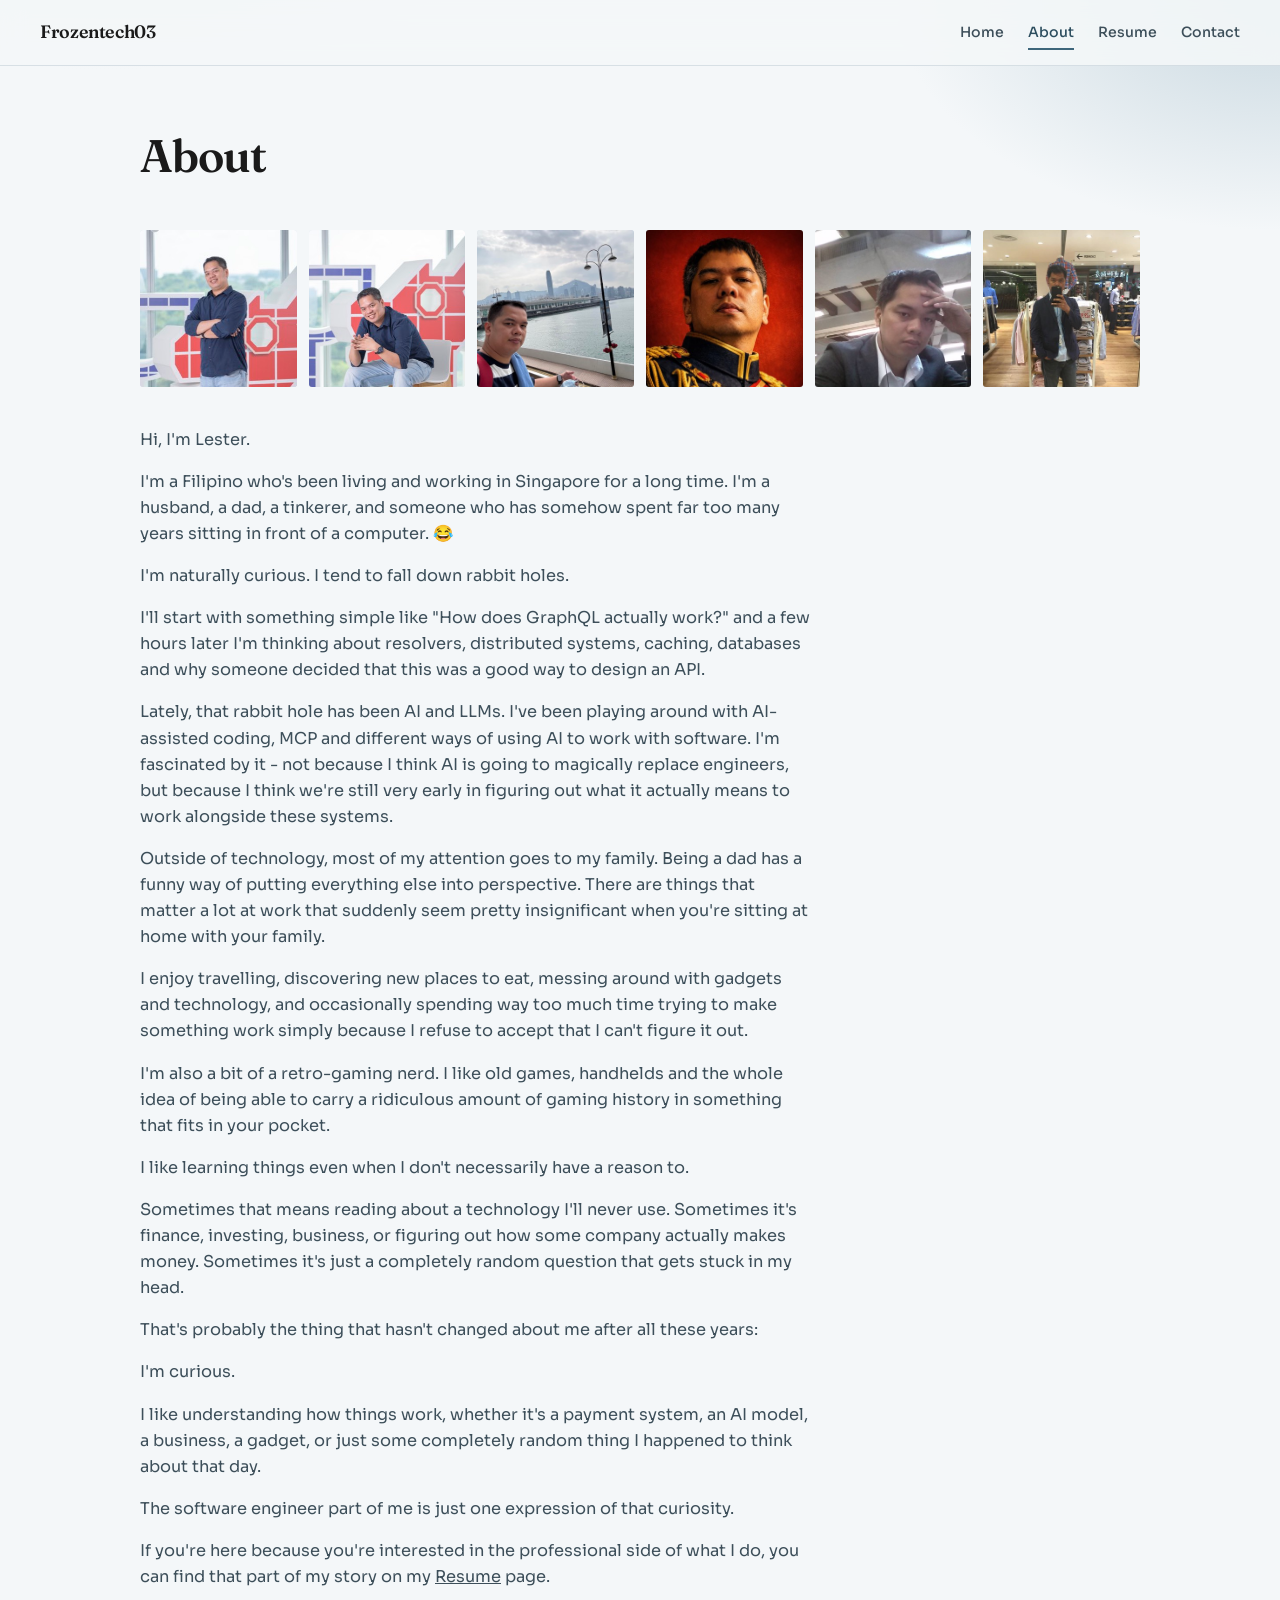
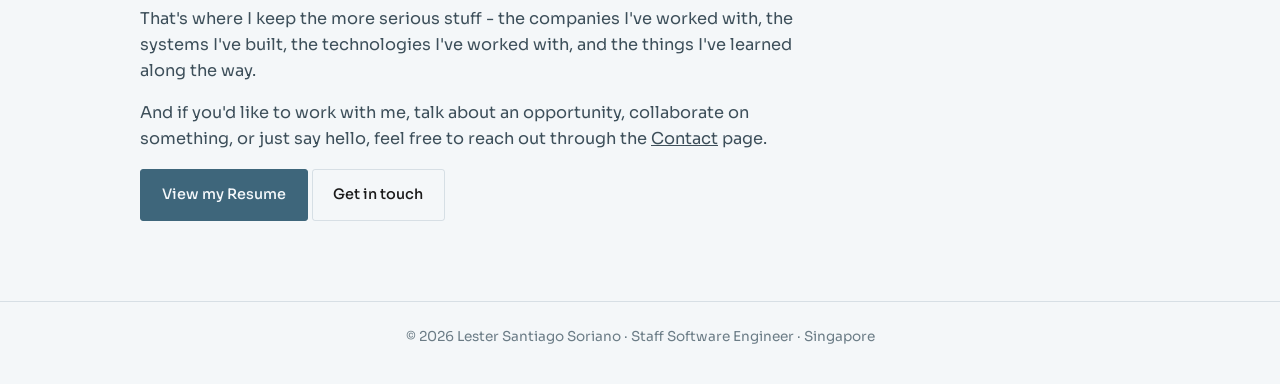
==== commit 342426c4: "Update name to Lester Santiago Soriano Co-Authored-By: Claude Sonnet 5 <noreply@anthropic.com>" ====
--- a/about.html
+++ b/about.html
@@ -3,16 +3,16 @@
   <head>
     <meta charset="UTF-8" />
     <meta name="viewport" content="width=device-width, initial-scale=1.0" />
-    <title>About Lester Soriano - Staff Software Engineer in Singapore</title>
+    <title>About Lester Santiago Soriano - Staff Software Engineer in Singapore</title>
     <meta
       name="description"
-      content="About Lester Soriano: Staff Software Engineer in Singapore with nearly 20 years in payments, fintech, and backend platforms. Currently studying MCP and LLMs."
+      content="About Lester Santiago Soriano: Staff Software Engineer in Singapore with nearly 20 years in payments, fintech, and backend platforms. Currently studying MCP and LLMs."
     />
     <link rel="canonical" href="https://frozentech03.github.io/about.html" />
     <meta name="author" content="Lester Santiago Soriano" />
     <meta property="og:type" content="profile" />
     <meta property="og:site_name" content="Frozentech03" />
-    <meta property="og:title" content="About Lester Soriano" />
+    <meta property="og:title" content="About Lester Santiago Soriano" />
     <meta
       property="og:description"
       content="Staff Software Engineer in Singapore. Nearly two decades in payment rails, wallets, remittance, vouchers, and reliable backend platforms."
@@ -21,7 +21,7 @@
     <meta property="og:image" content="https://frozentech03.github.io/assets/DSC_6380.jpg" />
     <meta property="og:locale" content="en_SG" />
     <meta name="twitter:card" content="summary_large_image" />
-    <meta name="twitter:title" content="About Lester Soriano" />
+    <meta name="twitter:title" content="About Lester Santiago Soriano" />
     <meta
       name="twitter:description"
       content="Staff Software Engineer in Singapore. Payments, fintech, and backend platforms."
@@ -35,7 +35,7 @@
             "@type": "AboutPage",
             "@id": "https://frozentech03.github.io/about.html#webpage",
             "url": "https://frozentech03.github.io/about.html",
-            "name": "About Lester Soriano",
+            "name": "About Lester Santiago Soriano",
             "isPartOf": { "@id": "https://frozentech03.github.io/#website" },
             "about": { "@id": "https://frozentech03.github.io/#person" },
             "mainEntity": { "@id": "https://frozentech03.github.io/#person" }
@@ -88,7 +88,7 @@
         >
           <img
             src="assets/gallery/thumb-DSC_6380.jpg"
-            alt="Lester Soriano, arms crossed"
+            alt="Lester Santiago Soriano, arms crossed"
             loading="lazy"
             width="480"
             height="640"
@@ -102,7 +102,7 @@
         >
           <img
             src="assets/gallery/thumb-DSC_6387.jpg"
-            alt="Lester Soriano studio portrait"
+            alt="Lester Santiago Soriano studio portrait"
             loading="lazy"
             width="480"
             height="640"
@@ -116,7 +116,7 @@
         >
           <img
             src="assets/gallery/thumb-471126973_10230776061278506_3949301487473210298_n.jpg"
-            alt="Lester Soriano"
+            alt="Lester Santiago Soriano"
             loading="lazy"
             width="480"
             height="640"
@@ -130,7 +130,7 @@
         >
           <img
             src="assets/gallery/thumb-626816156_10235582828844691_3645406562748871423_n.jpg"
-            alt="Lester Soriano"
+            alt="Lester Santiago Soriano"
             loading="lazy"
             width="480"
             height="640"
@@ -144,7 +144,7 @@
         >
           <img
             src="assets/gallery/thumb-557246348_10234010732103255_2571368418577335423_n.jpg"
-            alt="Lester Soriano in the office"
+            alt="Lester Santiago Soriano in the office"
             loading="lazy"
             width="480"
             height="640"
@@ -158,7 +158,7 @@
         >
           <img
             src="assets/gallery/thumb-639894238_10235848393803649_8761474603907227302_n.jpg"
-            alt="Lester Soriano casual portrait"
+            alt="Lester Santiago Soriano casual portrait"
             loading="lazy"
             width="480"
             height="640"
@@ -252,7 +252,7 @@
     </main>
 
     <footer class="site-footer">
-      <p>&copy; 2026 Lester Soriano &middot; Staff Software Engineer &middot; Singapore</p>
+      <p>&copy; 2026 Lester Santiago Soriano &middot; Staff Software Engineer &middot; Singapore</p>
     </footer>
 
     <div
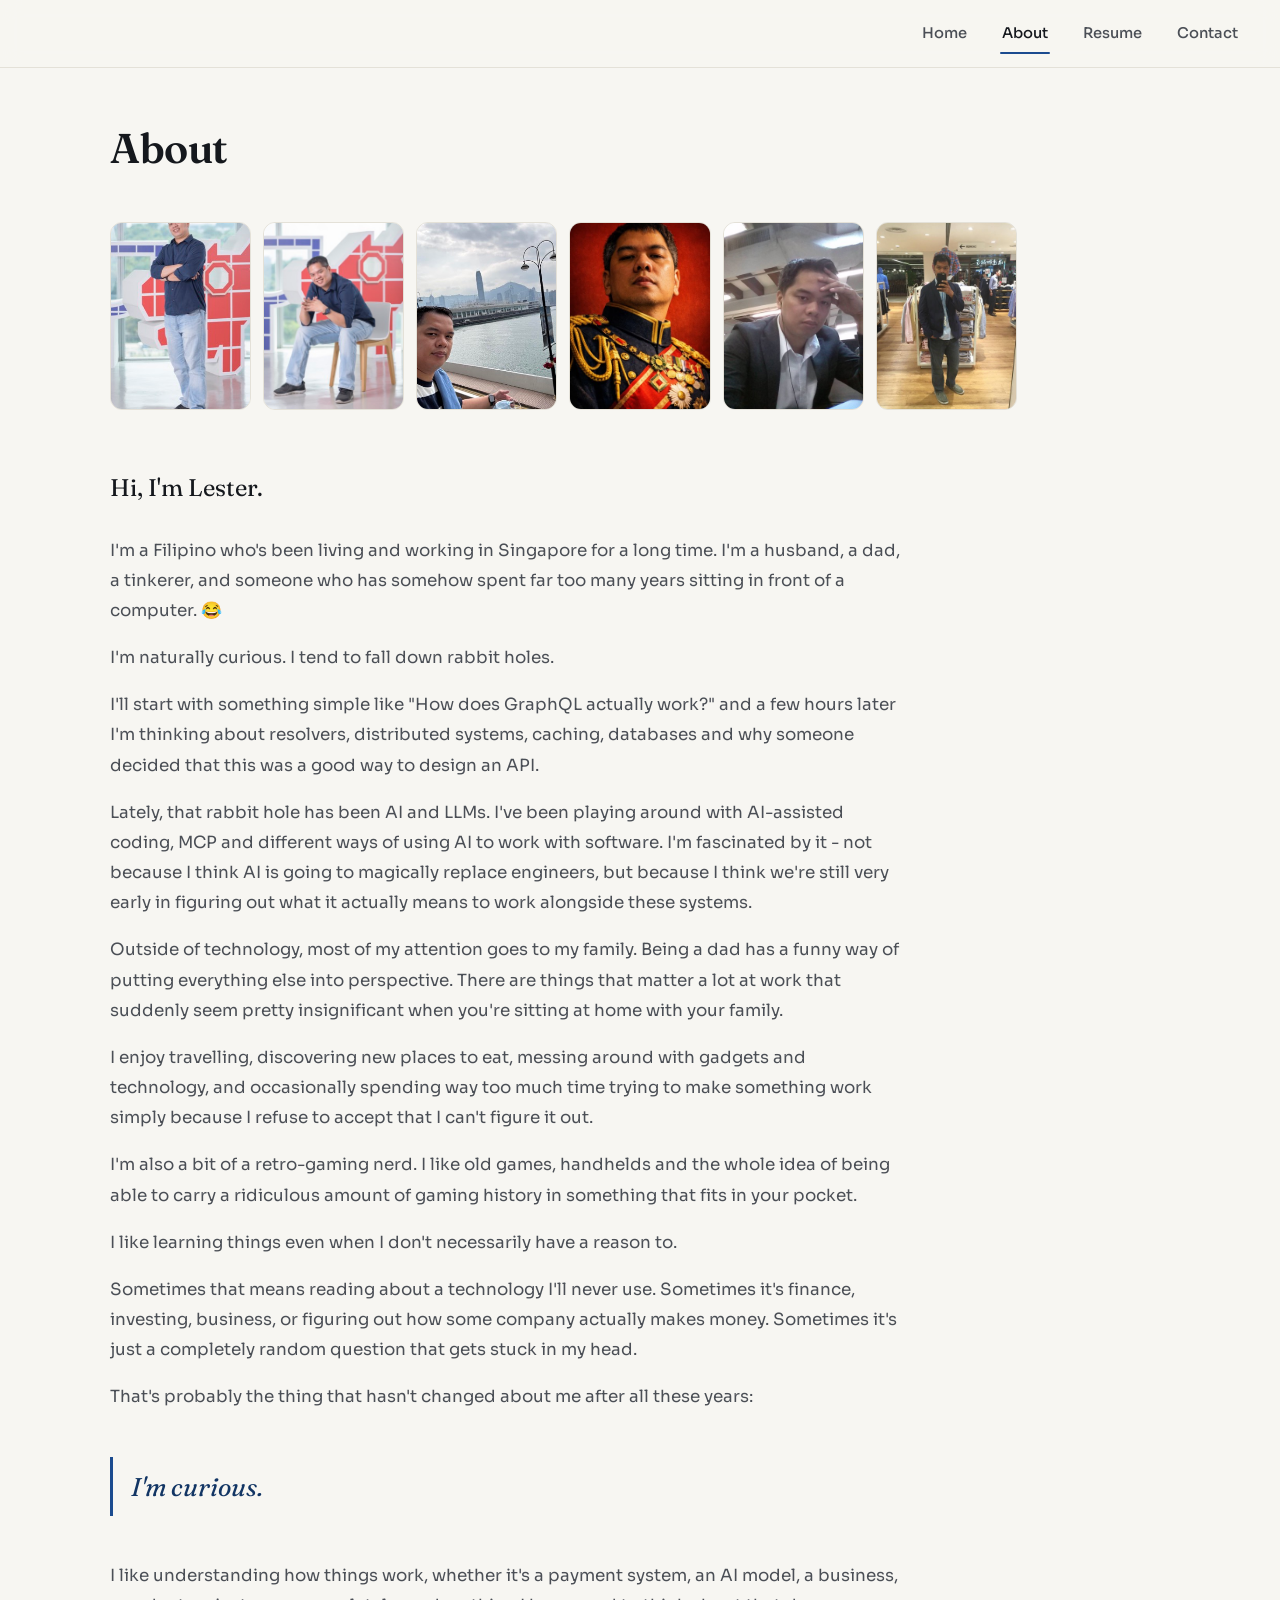
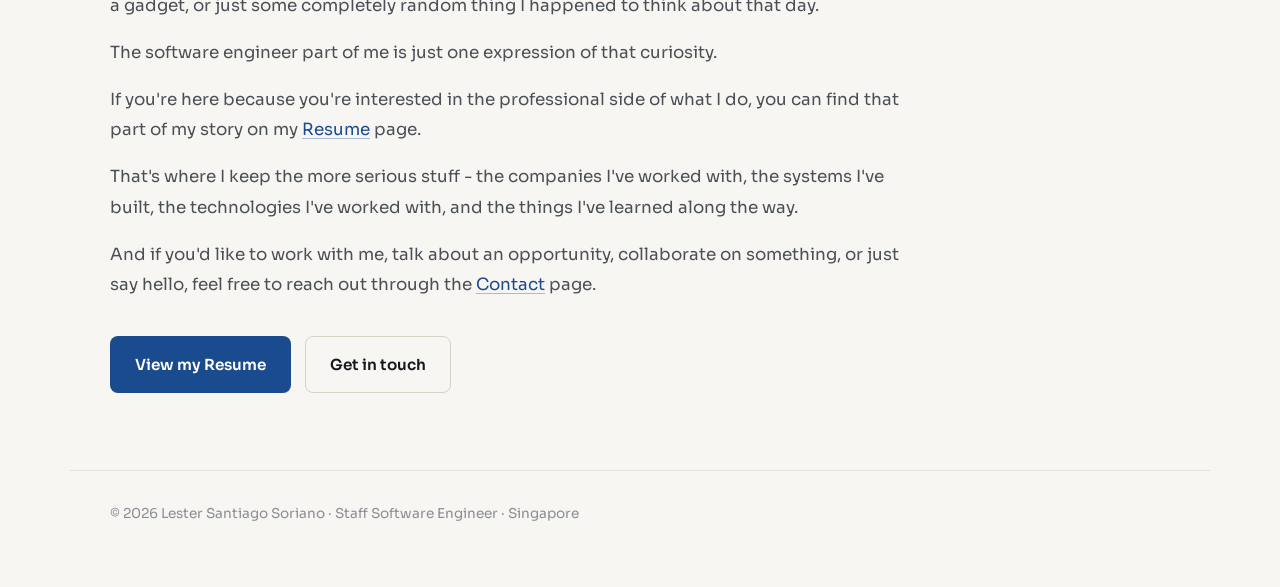
==== commit 9da1408a: "Remove Frozentech03 site name/branding from nav header and metadata" ====
--- a/about.html
+++ b/about.html
@@ -11,7 +11,6 @@
     <link rel="canonical" href="https://frozentech03.github.io/about.html" />
     <meta name="author" content="Lester Santiago Soriano" />
     <meta property="og:type" content="profile" />
-    <meta property="og:site_name" content="Frozentech03" />
     <meta property="og:title" content="About Lester Santiago Soriano" />
     <meta
       property="og:description"
@@ -65,7 +64,6 @@
     <a class="skip-link" href="#main">Skip to content</a>
 
     <header class="site-header">
-      <a class="logo" href="index.html">Frozentech03</a>
       <nav class="nav" aria-label="Primary">
         <a href="index.html">Home</a>
         <a href="about.html" aria-current="page">About</a>
--- a/styles.css
+++ b/styles.css
@@ -1,20 +1,39 @@
+/* ==========================================================================
+   Frozentech03 / Lester Santiago Soriano — design system
+   Minimal, corporate, light theme.
+   ========================================================================== */
+
 :root {
-  --blue: rgb(62, 102, 123);
-  --blue-deep: rgb(45, 78, 95);
-  --blue-soft: rgb(110, 150, 170);
-  --ink: #1a1a1a;
-  --ink-soft: #3d4f5a;
-  --muted: #6b7c86;
-  --paper: #f4f7f9;
+  --bg: #f7f6f2;
   --surface: #ffffff;
-  --line: rgba(62, 102, 123, 0.16);
-  --font-display: "Fraunces", Georgia, serif;
-  --font-body: "Sora", sans-serif;
-  --ease: cubic-bezier(0.22, 1, 0.36, 1);
-  --header-h: 4.1rem;
-  --max: 1080px;
-}
-
+  --surface-alt: #f0eee7;
+  --ink: #15181d;
+  --ink-soft: #4b4f56;
+  --ink-faint: #8a8d93;
+  --border: #e4e1d8;
+  --border-strong: #d6d2c6;
+
+  --accent: #1b4b8f;
+  --accent-dark: #123564;
+  --accent-soft: #e8eefa;
+
+  --serif: "Fraunces", Georgia, "Times New Roman", serif;
+  --sans: "Sora", -apple-system, BlinkMacSystemFont, "Segoe UI", Roboto, Helvetica, Arial, sans-serif;
+
+  --radius-sm: 8px;
+  --radius: 12px;
+  --radius-lg: 20px;
+
+  --shadow-sm: 0 1px 2px rgba(21, 24, 29, 0.06), 0 1px 1px rgba(21, 24, 29, 0.04);
+  --shadow-md: 0 12px 28px -8px rgba(21, 24, 29, 0.16);
+
+  --container: 1140px;
+  --content: 66ch;
+
+  --header-h: 4.25rem;
+}
+
+/* ---------- Reset ---------- */
 *,
 *::before,
 *::after {
@@ -27,15 +46,13 @@
 
 body {
   margin: 0;
-  min-height: 100vh;
-  font-family: var(--font-body);
-  color: var(--ink);
-  background:
-    radial-gradient(1000px 560px at 8% -12%, #d5e2ea 0%, transparent 55%),
-    radial-gradient(800px 480px at 100% 0%, #c9d8e0 0%, transparent 48%),
-    var(--paper);
-  line-height: 1.6;
-  font-size: 1.02rem;
+  background: var(--bg);
+  color: var(--ink);
+  font-family: var(--sans);
+  font-size: 16px;
+  line-height: 1.65;
+  -webkit-font-smoothing: antialiased;
+  text-rendering: optimizeLegibility;
 }
 
 img {
@@ -44,61 +61,100 @@
 }
 
 a {
-  color: inherit;
-}
-
+  color: var(--accent);
+  text-decoration-color: rgba(27, 75, 143, 0.35);
+  text-underline-offset: 3px;
+}
+
+a:hover {
+  color: var(--accent-dark);
+}
+
+h1,
+h2,
+h3,
+h4 {
+  font-family: var(--serif);
+  color: var(--ink);
+  line-height: 1.2;
+  margin: 0 0 0.6em;
+  font-weight: 600;
+  letter-spacing: -0.01em;
+}
+
+p {
+  margin: 0 0 1em;
+}
+
+ul {
+  margin: 0;
+  padding: 0;
+}
+
+button {
+  font: inherit;
+}
+
+:focus-visible {
+  outline: 2px solid var(--accent);
+  outline-offset: 3px;
+  border-radius: 4px;
+}
+
+/* ---------- Skip link ---------- */
 .skip-link {
   position: absolute;
-  left: 1rem;
-  top: -3rem;
-  background: var(--blue);
+  left: -999px;
+  top: 0;
+  background: var(--accent);
   color: #fff;
-  padding: 0.5rem 0.75rem;
-  z-index: 100;
+  padding: 0.75rem 1.25rem;
+  border-radius: 0 0 8px 0;
+  z-index: 200;
+  font-weight: 600;
 }
 
 .skip-link:focus {
-  top: 1rem;
-}
-
+  left: 0;
+}
+
+/* ---------- Header ---------- */
 .site-header {
   position: sticky;
   top: 0;
-  z-index: 50;
+  z-index: 100;
+  display: flex;
+  align-items: center;
+  justify-content: flex-end;
+  gap: 1.5rem;
   height: var(--header-h);
-  display: flex;
-  align-items: center;
-  justify-content: space-between;
-  padding: 0 clamp(1.25rem, 4vw, 2.5rem);
-  background: rgba(244, 247, 249, 0.88);
-  backdrop-filter: blur(12px);
-  border-bottom: 1px solid var(--line);
-}
-
-.logo {
-  font-family: var(--font-display);
-  font-weight: 600;
-  font-size: 1.12rem;
-  letter-spacing: -0.02em;
+  padding-inline: clamp(1.25rem, 4vw, 2.5rem);
+  background: rgba(247, 246, 242, 0.86);
+  backdrop-filter: blur(10px);
+  -webkit-backdrop-filter: blur(10px);
+  border-bottom: 1px solid var(--border);
+}
+
+.nav {
+  display: flex;
+  gap: clamp(1rem, 2.5vw, 2rem);
+  font-size: 0.92rem;
+  font-weight: 500;
+}
+
+.nav a {
+  color: var(--ink-soft);
   text-decoration: none;
-}
-
-.nav {
-  display: flex;
-  gap: clamp(0.85rem, 2vw, 1.5rem);
-  font-size: 0.88rem;
-  font-weight: 500;
-}
-
-.nav a {
-  text-decoration: none;
-  color: var(--ink-soft);
+  padding: 0.4rem 0.1rem;
   position: relative;
 }
 
-.nav a:hover,
+.nav a:hover {
+  color: var(--ink);
+}
+
 .nav a[aria-current="page"] {
-  color: var(--blue-deep);
+  color: var(--ink);
 }
 
 .nav a[aria-current="page"]::after {
@@ -106,203 +162,219 @@
   position: absolute;
   left: 0;
   right: 0;
-  bottom: -0.4rem;
+  bottom: -2px;
   height: 2px;
-  background: var(--blue);
-}
-
+  background: var(--accent);
+  border-radius: 2px;
+}
+
+/* ---------- Buttons ---------- */
 .btn {
   display: inline-flex;
   align-items: center;
   justify-content: center;
-  padding: 0.85rem 1.3rem;
-  font: inherit;
-  font-size: 0.9rem;
-  font-weight: 500;
+  gap: 0.5rem;
+  padding: 0.85rem 1.5rem;
+  border-radius: var(--radius-sm);
+  font-weight: 600;
+  font-size: 0.95rem;
   text-decoration: none;
-  border-radius: 3px;
-  transition: background 0.25s var(--ease), color 0.25s var(--ease),
-    border-color 0.25s var(--ease), transform 0.25s var(--ease);
-}
-
-.btn:hover {
-  transform: translateY(-1px);
+  border: 1px solid transparent;
+  transition: background-color 0.15s ease, border-color 0.15s ease, color 0.15s ease, transform 0.15s ease;
+}
+
+.btn:active {
+  transform: translateY(1px);
 }
 
 .btn-primary {
-  background: var(--blue);
-  color: #f4f8fb;
-  border: 1px solid var(--blue);
+  background: var(--accent);
+  color: #fff;
 }
 
 .btn-primary:hover {
-  background: var(--blue-deep);
-  border-color: var(--blue-deep);
+  background: var(--accent-dark);
   color: #fff;
 }
 
 .btn-ghost {
   background: transparent;
-  color: var(--ink);
-  border: 1px solid var(--line);
+  border-color: var(--border-strong);
+  color: var(--ink);
 }
 
 .btn-ghost:hover {
-  border-color: var(--blue);
-  color: var(--blue-deep);
-}
-
-.site-footer {
-  margin-top: auto;
-  padding: 1.5rem clamp(1.25rem, 4vw, 2.5rem) 2.25rem;
-  border-top: 1px solid var(--line);
-  color: var(--muted);
-  font-size: 0.85rem;
-  text-align: center;
-}
-
-.site-footer p {
-  margin: 0;
-}
-
-/* Home */
+  border-color: var(--accent);
+  color: var(--accent);
+}
+
+.cv-download {
+  display: inline-flex;
+  align-items: center;
+  gap: 0.5rem;
+  padding: 0.7rem 1.25rem;
+  border-radius: var(--radius-sm);
+  border: 1px solid var(--border-strong);
+  color: var(--ink);
+  font-weight: 600;
+  font-size: 0.9rem;
+  text-decoration: none;
+  white-space: nowrap;
+}
+
+.cv-download::before {
+  content: "↓";
+  color: var(--accent);
+  font-weight: 700;
+}
+
+.cv-download:hover {
+  border-color: var(--accent);
+  color: var(--accent);
+}
+
+/* ---------- Hero (home) ---------- */
 .hero {
+  max-width: var(--container);
+  margin: 0 auto;
+  padding: clamp(2.5rem, 6vw, 5.5rem) clamp(1.25rem, 4vw, 2.5rem);
   display: grid;
-  grid-template-columns: 1.1fr 0.9fr;
-  align-items: stretch;
-  max-height: min(720px, calc(100vh - var(--header-h) - 2.5rem));
-  min-height: 0;
-}
-
-.hero-copy {
-  display: flex;
-  flex-direction: column;
-  justify-content: center;
-  padding: clamp(1.5rem, 3.5vw, 2.5rem) clamp(1.35rem, 4vw, 3rem);
-  max-width: 38rem;
-  min-height: 0;
+  grid-template-columns: 1.15fr 0.85fr;
+  gap: clamp(2rem, 5vw, 4rem);
+  align-items: center;
+}
+
+.hero-role {
+  display: inline-block;
+  margin: 0 0 1rem;
+  padding: 0.3rem 0.75rem;
+  background: var(--accent-soft);
+  color: var(--accent-dark);
+  border-radius: 999px;
+  font-size: 0.82rem;
+  font-weight: 600;
+  letter-spacing: 0.03em;
+  text-transform: uppercase;
 }
 
 .hero-brand {
-  margin: 0 0 0.35rem;
-  font-family: var(--font-display);
-  font-size: clamp(1.9rem, 4vw, 2.85rem);
-  font-weight: 600;
-  line-height: 1.05;
-  letter-spacing: -0.03em;
-}
-
-.hero-role {
-  margin: 0 0 0.75rem;
-  font-size: clamp(1rem, 1.7vw, 1.15rem);
-  font-weight: 500;
-  color: var(--blue);
+  font-size: clamp(2.3rem, 4.6vw, 3.6rem);
+  margin-bottom: 0.5rem;
 }
 
 .hero-lede {
-  margin: 0 0 1.15rem;
-  color: var(--ink-soft);
-  max-width: 36rem;
-  font-size: 0.92rem;
-  line-height: 1.55;
+  max-width: 60ch;
+  color: var(--ink-soft);
+  font-size: 1.05rem;
+  line-height: 1.75;
+  margin-bottom: 2rem;
 }
 
 .hero-actions {
   display: flex;
   flex-wrap: wrap;
-  gap: 0.65rem;
-}
-
-.hero-actions .btn {
-  padding: 0.75rem 1.15rem;
-  font-size: 0.88rem;
-}
-
-.hero-visual {
-  overflow: hidden;
-  border-left: 1px solid var(--line);
-  min-height: 0;
+  gap: 0.85rem;
 }
 
 .hero-visual img {
   width: 100%;
-  height: 100%;
-  max-height: min(720px, calc(100vh - var(--header-h) - 2.5rem));
+  height: auto;
+  aspect-ratio: 4 / 5;
   object-fit: cover;
-  object-position: center top;
-}
-
-/* Page shell for inner pages */
+  object-position: center 15%;
+  border-radius: var(--radius-lg);
+  box-shadow: var(--shadow-md);
+  border: 1px solid var(--border);
+}
+
+/* ---------- Page shell (about / resume / contact) ---------- */
 .page-shell {
-  max-width: var(--max);
+  max-width: var(--container);
   margin: 0 auto;
-  padding: clamp(2.5rem, 6vw, 4rem) clamp(1.25rem, 4vw, 2.5rem)
-    clamp(3rem, 8vw, 5rem);
+  padding: clamp(2rem, 5vw, 3.5rem) clamp(1.25rem, 4vw, 2.5rem) clamp(3rem, 6vw, 5rem);
 }
 
 .page-intro {
-  max-width: 40rem;
-  margin-bottom: clamp(2rem, 5vw, 3rem);
+  max-width: var(--content);
+  margin-bottom: clamp(2rem, 4vw, 3rem);
 }
 
 .page-intro h1 {
-  margin: 0 0 0.65rem;
-  font-family: var(--font-display);
-  font-size: clamp(2rem, 4vw, 2.85rem);
-  font-weight: 600;
-  letter-spacing: -0.02em;
-  line-height: 1.15;
+  font-size: clamp(2rem, 4vw, 2.6rem);
 }
 
 .page-intro p {
-  margin: 0;
-  color: var(--muted);
-}
-
-.page-intro p + p {
-  margin-top: 0.85rem;
-  color: var(--ink-soft);
-}
-
-/* About gallery */
+  color: var(--ink-soft);
+  font-size: 1.05rem;
+}
+
+/* ---------- About: gallery + story ---------- */
 .gallery {
   display: grid;
   grid-template-columns: repeat(auto-fill, minmax(140px, 1fr));
   gap: 0.75rem;
-  margin-top: 2rem;
+  margin-bottom: clamp(2.5rem, 5vw, 3.5rem);
 }
 
 .gallery-item {
-  margin: 0;
   padding: 0;
-  border: none;
-  border-radius: 3px;
+  border: 1px solid var(--border);
+  border-radius: var(--radius);
   overflow: hidden;
-  background: #dfe7ec;
-  cursor: zoom-in;
-  aspect-ratio: 1;
-  display: block;
-  width: 100%;
-  transition: transform 0.35s var(--ease), box-shadow 0.35s var(--ease);
-}
-
-.gallery-item:hover,
-.gallery-item:focus-visible {
-  transform: translateY(-2px);
-  box-shadow: 0 8px 22px rgba(62, 102, 123, 0.18);
-  outline: 2px solid var(--blue);
-  outline-offset: 2px;
+  background: var(--surface-alt);
+  cursor: pointer;
+  aspect-ratio: 3 / 4;
+  transition: box-shadow 0.15s ease, transform 0.15s ease;
 }
 
 .gallery-item img {
   width: 100%;
   height: 100%;
   object-fit: cover;
-  object-position: center top;
-  display: block;
-  pointer-events: none;
-}
-
+  transition: transform 0.3s ease;
+}
+
+.gallery-item:hover {
+  box-shadow: var(--shadow-md);
+}
+
+.gallery-item:hover img {
+  transform: scale(1.04);
+}
+
+.about-story {
+  max-width: var(--content);
+  font-size: 1.05rem;
+  line-height: 1.8;
+  color: var(--ink-soft);
+}
+
+.about-lead {
+  font-family: var(--serif);
+  font-size: 1.5rem;
+  color: var(--ink);
+  margin-bottom: 1.1em;
+}
+
+.about-emphasis {
+  font-family: var(--serif);
+  font-size: 1.6rem;
+  font-style: italic;
+  color: var(--accent-dark);
+  text-align: left;
+  padding: 0.4rem 0 0.4rem 1.1rem;
+  border-left: 3px solid var(--accent);
+  margin: 1.75em 0;
+}
+
+.about-actions {
+  display: flex;
+  flex-wrap: wrap;
+  gap: 0.85rem;
+  margin-top: 2.25rem;
+}
+
+/* ---------- Lightbox ---------- */
 .lightbox {
   position: fixed;
   inset: 0;
@@ -310,9 +382,8 @@
   display: none;
   align-items: center;
   justify-content: center;
-  padding: 1.5rem;
-  background: rgba(18, 28, 34, 0.9);
-  backdrop-filter: blur(6px);
+  background: rgba(15, 16, 18, 0.92);
+  padding: 2rem;
 }
 
 .lightbox.is-open {
@@ -320,463 +391,553 @@
 }
 
 .lightbox-img {
-  display: block;
-  max-width: calc(100vw - 3rem);
-  max-height: calc(100vh - 3rem);
+  max-width: min(92vw, 900px);
+  max-height: 86vh;
   width: auto;
-  height: auto;
-  margin: 0 auto;
-  object-fit: contain;
-  border-radius: 3px;
-  box-shadow: 0 16px 48px rgba(0, 0, 0, 0.35);
+  border-radius: var(--radius);
+  box-shadow: 0 20px 60px rgba(0, 0, 0, 0.5);
 }
 
 .lightbox-close {
-  position: fixed;
-  top: 1rem;
-  right: 1rem;
-  z-index: 301;
+  position: absolute;
+  top: 1.25rem;
+  right: 1.25rem;
+  background: rgba(255, 255, 255, 0.1);
+  color: #fff;
   border: 1px solid rgba(255, 255, 255, 0.35);
-  background: rgba(255, 255, 255, 0.12);
-  color: #fff;
-  font: inherit;
-  font-size: 0.88rem;
-  font-weight: 500;
-  padding: 0.55rem 0.9rem;
-  border-radius: 3px;
+  border-radius: 999px;
+  padding: 0.55rem 1.1rem;
+  font-weight: 600;
   cursor: pointer;
 }
 
-.lightbox-close:hover,
-.lightbox-close:focus-visible {
-  background: rgba(255, 255, 255, 0.22);
+.lightbox-close:hover {
+  background: rgba(255, 255, 255, 0.2);
 }
 
 body.lightbox-open {
   overflow: hidden;
 }
 
-.about-story {
-  display: grid;
-  gap: 1rem;
-  max-width: 42rem;
-  margin-top: 2.5rem;
-  color: var(--ink-soft);
-}
-
-.about-story p {
-  margin: 0;
-}
-
-/* Resume */
+/* ---------- Contact ---------- */
+.contact-card {
+  background: var(--surface);
+  border: 1px solid var(--border);
+  border-radius: var(--radius-lg);
+  box-shadow: var(--shadow-sm);
+  padding: clamp(1.5rem, 4vw, 2.5rem);
+  max-width: 560px;
+}
+
+.contact-links {
+  list-style: none;
+  display: flex;
+  flex-direction: column;
+  gap: 1.1rem;
+}
+
+.contact-links li {
+  display: flex;
+  flex-direction: column;
+  gap: 0.2rem;
+  padding-bottom: 1.1rem;
+  border-bottom: 1px solid var(--border);
+}
+
+.contact-links li:last-child {
+  border-bottom: none;
+  padding-bottom: 0;
+}
+
+.contact-links .label {
+  font-size: 0.78rem;
+  font-weight: 600;
+  text-transform: uppercase;
+  letter-spacing: 0.05em;
+  color: var(--ink-faint);
+}
+
+.contact-links a {
+  font-size: 1.05rem;
+  font-weight: 600;
+  color: var(--ink);
+  text-decoration: none;
+}
+
+.contact-links a:hover {
+  color: var(--accent);
+}
+
+.contact-links span:not(.label) {
+  font-size: 1.05rem;
+  font-weight: 600;
+  color: var(--ink);
+}
+
+/* ---------- Resume ---------- */
 .resume-panel {
   background: var(--surface);
-  border: 1px solid var(--line);
-  box-shadow: 0 10px 30px rgba(62, 102, 123, 0.08);
-  padding: clamp(1.5rem, 4vw, 2.5rem);
-}
-
-.resume-panel .resume-top {
+  border: 1px solid var(--border);
+  border-radius: var(--radius-lg);
+  box-shadow: var(--shadow-sm);
+  padding: clamp(1.5rem, 4vw, 3rem);
+}
+
+.resume-top {
+  display: flex;
+  flex-wrap: wrap;
+  align-items: center;
+  justify-content: space-between;
+  gap: 1.25rem;
+  padding-bottom: 1.5rem;
+  margin-bottom: 0.5rem;
+  border-bottom: 1px solid var(--border);
+}
+
+.resume-top h1 {
+  font-size: clamp(1.7rem, 3.4vw, 2.1rem);
+  margin-bottom: 0.25rem;
+}
+
+.resume-top .title {
+  color: var(--accent-dark);
+  font-weight: 600;
+  text-transform: uppercase;
+  font-size: 0.82rem;
+  letter-spacing: 0.05em;
+  margin: 0;
+}
+
+/* Quick section nav */
+.resume-quicknav {
+  position: sticky;
+  top: var(--header-h);
+  z-index: 90;
+  display: flex;
+  gap: 1.5rem;
+  overflow-x: auto;
+  padding: 0.85rem 0;
+  margin-bottom: 2rem;
+  background: rgba(255, 255, 255, 0.92);
+  backdrop-filter: blur(6px);
+  border-bottom: 1px solid var(--border);
+  font-size: 0.85rem;
+  font-weight: 600;
+}
+
+.resume-quicknav a {
+  color: var(--ink-faint);
+  text-decoration: none;
+  white-space: nowrap;
+  padding-bottom: 0.2rem;
+  border-bottom: 2px solid transparent;
+}
+
+.resume-quicknav a:hover {
+  color: var(--accent);
+}
+
+.block {
+  padding-top: clamp(2.25rem, 4vw, 3rem);
+  scroll-margin-top: calc(var(--header-h) + 3.5rem);
+}
+
+.block:first-of-type {
+  padding-top: 0.5rem;
+}
+
+.section-title {
+  position: relative;
+  font-size: 1.3rem;
+  padding-left: 1.1rem;
+  margin-bottom: 1.25rem;
+}
+
+.section-title::before {
+  content: "";
+  position: absolute;
+  left: 0;
+  top: 0.15em;
+  bottom: 0.15em;
+  width: 4px;
+  border-radius: 2px;
+  background: var(--accent);
+}
+
+.summary {
+  max-width: var(--content);
+  color: var(--ink-soft);
+  font-size: 1rem;
+  line-height: 1.8;
+}
+
+/* Skills */
+.skills-board {
+  display: grid;
+  grid-template-columns: 1.1fr 0.9fr;
+  gap: clamp(1.75rem, 4vw, 3rem);
+}
+
+.skills-board h3 {
+  font-family: var(--sans);
+  font-size: 0.82rem;
+  font-weight: 700;
+  text-transform: uppercase;
+  letter-spacing: 0.05em;
+  color: var(--ink-faint);
+  margin-bottom: 0.75rem;
+}
+
+.tech-skills {
+  display: grid;
+  gap: 0.85rem;
+}
+
+.tech-skills > div {
+  display: grid;
+  grid-template-columns: 90px 1fr;
+  gap: 0.75rem;
+  padding-bottom: 0.75rem;
+  border-bottom: 1px solid var(--border);
+}
+
+.tech-skills > div:last-child {
+  border-bottom: none;
+}
+
+.tech-skills dt {
+  font-size: 0.8rem;
+  font-weight: 600;
+  color: var(--ink-faint);
+}
+
+.tech-skills dd {
+  margin: 0;
+  color: var(--ink-soft);
+  font-size: 0.92rem;
+  line-height: 1.55;
+}
+
+.skills-board ul {
+  display: flex;
+  flex-wrap: wrap;
+  gap: 0.5rem;
+  list-style: none;
+}
+
+.skills-board ul li {
+  background: var(--accent-soft);
+  color: var(--accent-dark);
+  border-radius: 999px;
+  padding: 0.35rem 0.85rem;
+  font-size: 0.85rem;
+  font-weight: 600;
+}
+
+.skills-board > div > p {
+  color: var(--ink-soft);
+  font-size: 0.92rem;
+  margin: 0;
+}
+
+/* Tag pills (core competencies / tech-line) */
+.tag-row {
+  display: flex;
+  flex-wrap: wrap;
+  gap: 0.5rem;
+  margin: 0;
+}
+
+.tag {
+  display: inline-block;
+  background: var(--surface-alt);
+  border: 1px solid var(--border);
+  color: var(--ink-soft);
+  border-radius: 999px;
+  padding: 0.3rem 0.75rem;
+  font-size: 0.8rem;
+  font-weight: 600;
+  line-height: 1.3;
+}
+
+.tech-line.tag-row {
+  margin-top: 1rem;
+}
+
+/* Experience timeline */
+.employer {
+  position: relative;
+  padding-left: 1.5rem;
+  margin-bottom: 2.75rem;
+  border-left: 2px solid var(--border);
+}
+
+.employer:last-child {
+  margin-bottom: 0;
+}
+
+.employer::before {
+  content: "";
+  position: absolute;
+  left: -6px;
+  top: 0.3em;
+  width: 11px;
+  height: 11px;
+  border-radius: 50%;
+  background: var(--accent);
+  border: 2px solid var(--surface);
+  box-shadow: 0 0 0 2px var(--accent);
+}
+
+.company {
+  font-size: 1.15rem;
+  margin-bottom: 1rem;
+}
+
+.role {
+  padding-bottom: 1.5rem;
+  margin-bottom: 1.5rem;
+  border-bottom: 1px dashed var(--border);
+}
+
+.role:last-of-type {
+  border-bottom: none;
+  margin-bottom: 0.5rem;
+  padding-bottom: 0;
+}
+
+.role-top {
+  display: flex;
+  flex-wrap: wrap;
+  align-items: baseline;
+  justify-content: space-between;
+  gap: 0.5rem 1.5rem;
+  margin-bottom: 0.4rem;
+}
+
+.role-top h4 {
+  font-family: var(--sans);
+  font-size: 1.02rem;
+  font-weight: 700;
+  color: var(--ink);
+  margin: 0;
+}
+
+.job-meta {
+  display: flex;
+  flex-wrap: wrap;
+  gap: 0 0.6rem;
+  color: var(--ink-faint);
+  font-size: 0.85rem;
+  font-weight: 600;
+  white-space: nowrap;
+}
+
+.job-meta p {
+  margin: 0;
+}
+
+.job-meta p + p::before {
+  content: "·";
+  margin-right: 0.6rem;
+  color: var(--ink-faint);
+}
+
+.job-blurb {
+  color: var(--ink-soft);
+  font-size: 0.95rem;
+  font-style: italic;
+  margin-bottom: 0.85rem;
+}
+
+.role ul,
+.job ul {
+  list-style: none;
+  display: grid;
+  gap: 0.6rem;
+}
+
+.role ul li,
+.job ul li {
+  position: relative;
+  padding-left: 1.15rem;
+  color: var(--ink-soft);
+  font-size: 0.95rem;
+  line-height: 1.65;
+}
+
+.role ul li::before,
+.job ul li::before {
+  content: "";
+  position: absolute;
+  left: 0;
+  top: 0.6em;
+  width: 5px;
+  height: 5px;
+  border-radius: 50%;
+  background: var(--accent);
+}
+
+/* Education (reuses .job) */
+.job {
+  padding-left: 1.5rem;
+  border-left: 2px solid var(--border);
+  margin-bottom: 1.5rem;
+}
+
+.job:last-child {
+  margin-bottom: 0;
+}
+
+.job-top {
   display: flex;
   flex-wrap: wrap;
   justify-content: space-between;
-  gap: 1rem;
-  align-items: flex-start;
-  margin-bottom: 1.75rem;
-  padding-bottom: 1.25rem;
-  border-bottom: 1px solid var(--line);
-}
-
-.resume-panel .resume-top h1 {
-  margin: 0;
-  font-family: var(--font-display);
-  font-size: clamp(1.8rem, 3vw, 2.3rem);
-  letter-spacing: -0.02em;
-}
-
-.resume-panel .resume-top .title {
-  margin: 0.35rem 0 0;
-  color: var(--blue);
-  font-weight: 600;
-}
-
-.cv-download {
-  display: inline-flex;
-  align-items: center;
-  justify-content: center;
-  padding: 0.7rem 1.1rem;
-  background: var(--blue);
-  color: #f4f8fb;
-  font-weight: 600;
-  font-size: 0.88rem;
-  text-decoration: none;
-  border-radius: 3px;
-}
-
-.cv-download:hover {
-  background: var(--blue-deep);
-  color: #fff;
-}
-
-.block + .block {
-  margin-top: 2rem;
-}
-
-.section-title {
-  margin: 0 0 0.9rem;
-  padding-bottom: 0.45rem;
-  border-bottom: 2px solid var(--blue);
-  font-size: 1.05rem;
-  font-weight: 700;
-  text-transform: uppercase;
-  letter-spacing: 0.03em;
-}
-
-.summary {
-  margin: 0 0 0.75rem;
-  color: #333;
-  font-size: 0.95rem;
-}
-
-.employer + .employer {
-  margin-top: 1.75rem;
-  padding-top: 1.5rem;
-  border-top: 1px solid var(--line);
-}
-
-.employer > .company {
-  margin: 0 0 0.85rem;
-  color: var(--blue);
-  font-weight: 700;
-  font-size: 1.08rem;
-}
-
-.role + .role {
-  margin-top: 1.15rem;
-}
-
-.role-top {
-  display: flex;
-  justify-content: space-between;
-  gap: 1rem;
-  align-items: flex-start;
-}
-
-.role h4 {
-  margin: 0;
+  align-items: baseline;
+  gap: 0.5rem 1.5rem;
+}
+
+.job-top h3 {
+  font-family: var(--sans);
   font-size: 1.02rem;
   font-weight: 700;
-}
-
-.job-meta {
-  text-align: right;
-  color: var(--muted);
-  font-size: 0.86rem;
-  flex-shrink: 0;
-}
-
-.job-meta p {
-  margin: 0;
-}
-
-.job-meta p + p {
-  margin-top: 0.2rem;
-}
-
-.job-blurb {
-  margin: 0.5rem 0 0;
-  color: #333;
-  font-size: 0.92rem;
-}
-
-.role ul {
-  margin: 0.55rem 0 0;
-  padding-left: 1.15rem;
-  color: #333;
-  font-size: 0.92rem;
-}
-
-.role li + li {
-  margin-top: 0.25rem;
-}
-
-.tech-line {
-  margin: 0.9rem 0 0;
-  padding-top: 0.55rem;
-  border-top: 1px dashed var(--line);
-  color: var(--muted);
-  font-size: 0.8rem;
-  line-height: 1.4;
-}
-
-.skills-board {
-  display: grid;
-  gap: 1.25rem;
-  border-top: 1px solid var(--line);
-  padding-top: 1.25rem;
-}
-
-@media (min-width: 720px) {
-  .skills-board {
-    grid-template-columns: 1fr 1fr;
-  }
-}
-
-.skills-board h3 {
-  margin: 0 0 0.4rem;
-  font-size: 0.78rem;
-  font-weight: 700;
-  letter-spacing: 0.05em;
-  text-transform: uppercase;
-  color: var(--blue-deep);
-}
-
-.skills-board p,
-.skills-board ul {
-  margin: 0;
-  color: var(--ink-soft);
+  margin-bottom: 0.15rem;
+}
+
+.job-top .company {
+  font-family: var(--sans);
   font-size: 0.9rem;
-}
-
-.skills-board ul {
-  list-style: none;
-  padding: 0;
-  display: flex;
-  flex-wrap: wrap;
-  gap: 0.4rem;
-}
-
-.skills-board li {
-  background: rgba(62, 102, 123, 0.08);
-  color: var(--blue-deep);
-  font-weight: 600;
-  font-size: 0.82rem;
-  padding: 0.35rem 0.55rem;
-  border-radius: 2px;
-}
-
-.tech-skills {
-  margin: 0;
-  display: grid;
-  gap: 0.75rem;
-}
-
-.tech-skills div {
-  display: grid;
-  gap: 0.15rem;
-}
-
-.tech-skills dt {
-  margin: 0;
-  font-size: 0.78rem;
-  font-weight: 700;
-  letter-spacing: 0.04em;
-  text-transform: uppercase;
-  color: var(--blue-deep);
-}
-
-.tech-skills dd {
-  margin: 0;
-  font-size: 0.88rem;
-  color: var(--ink-soft);
-}
-
+  color: var(--ink-soft);
+  margin: 0;
+}
+
+.job-top .job-meta {
+  color: var(--ink-faint);
+}
+
+/* Testimonials */
 .testimonials {
   display: grid;
-  gap: 0;
+  grid-template-columns: repeat(auto-fit, minmax(280px, 1fr));
+  gap: 1.25rem;
 }
 
 .testimonial {
-  margin: 0;
-  padding: 0 0 1.15rem;
-  border-bottom: 1px dashed var(--line);
+  background: var(--surface-alt);
+  border: 1px solid var(--border);
+  border-radius: var(--radius);
+  padding: 1.5rem;
+  display: flex;
+  flex-direction: column;
 }
 
 .testimonial-name {
-  margin: 1.15rem 0 0.25rem;
-  color: var(--blue);
-  font-weight: 700;
-  font-size: 1.05rem;
-}
-
-.testimonials .testimonial:first-child .testimonial-name {
-  margin-top: 0.35rem;
+  font-family: var(--sans);
+  font-size: 0.98rem;
+  margin-bottom: 0.15rem;
 }
 
 .testimonial-name a {
-  color: inherit;
+  color: var(--ink);
   text-decoration: none;
 }
 
 .testimonial-name a:hover {
-  text-decoration: underline;
-  text-underline-offset: 0.15em;
+  color: var(--accent);
 }
 
 .testimonial-top {
-  display: flex;
-  justify-content: space-between;
-  gap: 1rem;
-  align-items: flex-start;
-  margin-bottom: 0.55rem;
+  margin-bottom: 0.85rem;
 }
 
 .testimonial-title {
-  margin: 0;
-  font-size: 0.98rem;
-  font-weight: 700;
+  font-size: 0.82rem;
+  color: var(--ink-soft);
+  margin: 0;
 }
 
 .testimonial-date {
-  margin: 0;
-  color: var(--muted);
-  font-size: 0.86rem;
-  text-align: right;
-  flex-shrink: 0;
+  font-size: 0.78rem;
+  color: var(--ink-faint);
+  margin: 0.1rem 0 0;
 }
 
 .testimonial-body {
-  margin: 0;
-  color: #333;
   font-size: 0.92rem;
-}
-
-.edu-list {
-  list-style: none;
-  margin: 0;
-  padding: 0;
-  display: grid;
-  gap: 1rem;
-}
-
-.edu-list h3,
-.job h3 {
-  margin: 0 0 0.2rem;
-  font-family: var(--font-display);
-  font-size: 1.15rem;
-}
-
-.edu-list p,
-.job .company {
-  margin: 0.15rem 0 0;
-  color: var(--blue);
-  font-weight: 600;
-  font-size: 0.95rem;
-}
-
-.job + .job {
-  margin-top: 1.15rem;
-}
-
-.job-top {
-  display: flex;
-  justify-content: space-between;
-  gap: 1rem;
-  align-items: flex-start;
-}
-
-/* Contact */
-.contact-card {
-  max-width: 36rem;
-  background: var(--surface);
-  border: 1px solid var(--line);
-  padding: clamp(1.5rem, 4vw, 2.25rem);
-  box-shadow: 0 10px 28px rgba(62, 102, 123, 0.08);
-}
-
-.contact-links {
-  list-style: none;
-  margin: 1.25rem 0 0;
-  padding: 0;
-  display: grid;
-  gap: 0.75rem;
-}
-
-.contact-links a,
-.contact-links span {
-  font-weight: 500;
-  color: var(--blue-deep);
-  text-decoration: none;
-}
-
-.contact-links a:hover {
-  text-decoration: underline;
-  text-underline-offset: 0.18em;
-}
-
-.contact-links .label {
-  display: block;
-  font-size: 0.75rem;
-  font-weight: 600;
-  letter-spacing: 0.04em;
-  text-transform: uppercase;
-  color: var(--muted);
-  margin-bottom: 0.15rem;
-}
-
-@media (max-width: 900px) {
-  .nav {
-    gap: 0.75rem;
-    font-size: 0.8rem;
-  }
-
+  line-height: 1.65;
+  color: var(--ink-soft);
+  margin: 0;
+  position: relative;
+  padding-left: 1rem;
+  border-left: 2px solid var(--accent);
+}
+
+/* ---------- Footer ---------- */
+.site-footer {
+  max-width: var(--container);
+  margin: 0 auto;
+  padding: 2rem clamp(1.25rem, 4vw, 2.5rem) 3rem;
+  color: var(--ink-faint);
+  font-size: 0.85rem;
+  border-top: 1px solid var(--border);
+}
+
+/* ---------- Responsive ---------- */
+@media (max-width: 960px) {
   .hero {
     grid-template-columns: 1fr;
-    max-height: none;
   }
 
   .hero-visual {
     order: -1;
-    border-left: none;
-    border-bottom: 1px solid var(--line);
-    border-top: none;
-    background: transparent;
-  }
-
-  .hero-copy {
-    padding: 1.25rem 1.15rem 1.15rem;
-  }
-
-  .hero-visual img {
-    width: 100%;
-    height: auto;
-    aspect-ratio: 4 / 5;
-    max-height: min(58vh, 480px);
-    min-height: 0;
-    object-fit: cover;
-    object-position: center top;
+    max-width: 320px;
+  }
+
+  .skills-board {
+    grid-template-columns: 1fr;
+  }
+
+  .nav {
+    gap: 1rem;
+    font-size: 0.85rem;
+  }
+}
+
+@media (max-width: 640px) {
+  .site-header {
+    padding-inline: 1.1rem;
+  }
+
+  .resume-top {
+    flex-direction: column;
+    align-items: flex-start;
+  }
+
+  .tech-skills > div {
+    grid-template-columns: 1fr;
+    gap: 0.25rem;
   }
 
   .gallery {
-    grid-template-columns: repeat(auto-fill, minmax(120px, 1fr));
-  }
-
-  .role-top,
-  .testimonial-top {
-    flex-direction: column;
-    gap: 0.35rem;
-  }
-
-  .job-meta,
-  .testimonial-date {
-    text-align: left;
-  }
-}
-
-@media (max-width: 640px) {
-  .nav a:not([aria-current="page"]) {
-    /* keep all nav items visible but tighter */
-  }
-}
-
-@media (prefers-reduced-motion: reduce) {
-  html {
-    scroll-behavior: auto;
-  }
-
-  .btn:hover,
-  .gallery-item:hover,
-  .gallery-item:focus-visible {
-    transform: none;
-  }
-}
+    grid-template-columns: repeat(2, 1fr);
+  }
+}
+
+/* ---------- Print ---------- */
+@media print {
+  .site-header,
+  .site-footer,
+  .resume-quicknav,
+  .cv-download {
+    display: none;
+  }
+
+  body {
+    background: #fff;
+  }
+
+  .resume-panel {
+    border: none;
+    box-shadow: none;
+  }
+}
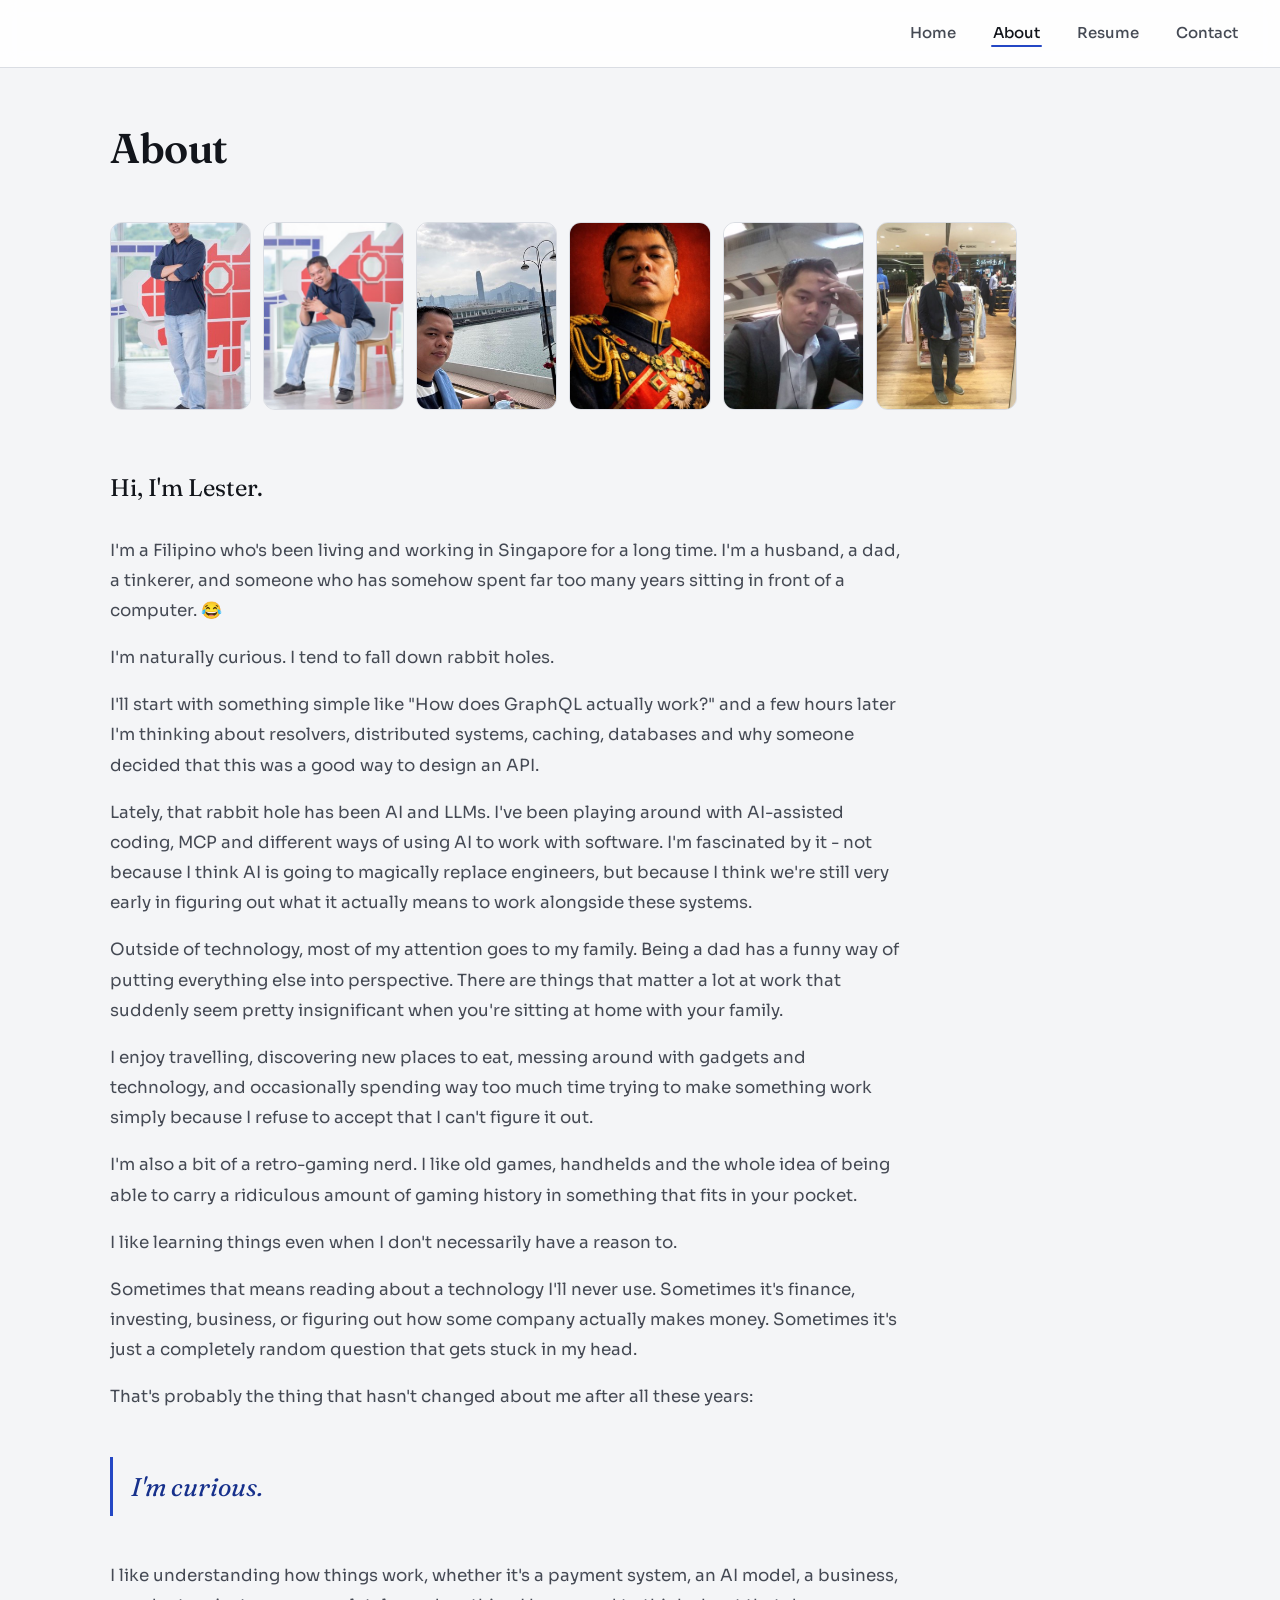
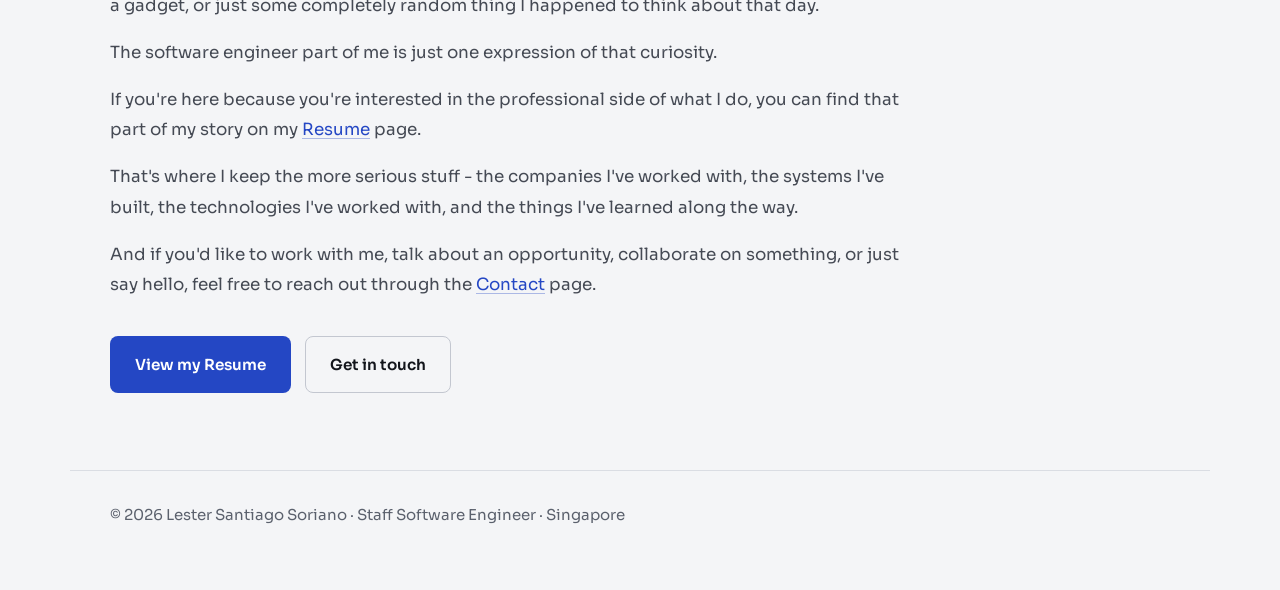
==== commit 26c94daa: "Redesign visual system per Apple HIG review: fintech-grounded palette, mono signature type, accessib" ====
--- a/about.html
+++ b/about.html
@@ -55,7 +55,7 @@
     <link rel="preconnect" href="https://fonts.googleapis.com" />
     <link rel="preconnect" href="https://fonts.gstatic.com" crossorigin />
     <link
-      href="https://fonts.googleapis.com/css2?family=Fraunces:opsz,wght@9..144,500;9..144,600&family=Sora:wght@400;500;600&display=swap"
+      href="https://fonts.googleapis.com/css2?family=Fraunces:opsz,wght@9..144,500;9..144,600&family=Sora:wght@400;500;600&family=IBM+Plex+Mono:wght@400;500&display=swap"
       rel="stylesheet"
     />
     <link rel="stylesheet" href="styles.css" />
--- a/styles.css
+++ b/styles.css
@@ -1,28 +1,50 @@
 /* ==========================================================================
-   Frozentech03 / Lester Santiago Soriano — design system
-   Minimal, corporate, light theme.
+   Lester Santiago Soriano — design system
+   Grounded in Apple's Human Interface Guidelines: semantic color tokens with
+   verified light/dark contrast, a real type scale, and a signature monospace
+   treatment for technical data (dates, tech tags, phone) — a payments/backend
+   engineer's ledger, not a generic portfolio template.
    ========================================================================== */
 
 :root {
-  --bg: #f7f6f2;
+  /* Surfaces — cool graphite-gray, not warm cream */
+  --bg: #f4f5f7;
   --surface: #ffffff;
-  --surface-alt: #f0eee7;
-  --ink: #15181d;
-  --ink-soft: #4b4f56;
-  --ink-faint: #8a8d93;
-  --border: #e4e1d8;
-  --border-strong: #d6d2c6;
-
-  --accent: #1b4b8f;
-  --accent-dark: #123564;
-  --accent-soft: #e8eefa;
+  --surface-alt: #e9ebef;
+  --header-bg: color-mix(in srgb, var(--surface) 88%, transparent);
+
+  /* Content */
+  --ink: #12151b;
+  --ink-soft: #454a54;
+  --ink-faint: #5b616d;
+
+  /* Structure */
+  --border: #dadde3;
+  --border-strong: #c3c7d0;
+
+  /* Accent — one color, one meaning: links, focus, primary actions */
+  --accent: #2447c4;
+  --accent-dark: #17318c;
+  --accent-soft: #e4e9fb;
+  --on-accent: #ffffff;
+
+  /* Semantic (separate from accent) */
+  --success: #1e7a46;
+  --danger: #b3261e;
 
   --serif: "Fraunces", Georgia, "Times New Roman", serif;
   --sans: "Sora", -apple-system, BlinkMacSystemFont, "Segoe UI", Roboto, Helvetica, Arial, sans-serif;
+  --mono: "IBM Plex Mono", ui-monospace, "SF Mono", Menlo, Consolas, monospace;
+
+  /* Type scale — two small tiers instead of nine ad hoc sizes, both clear
+     Apple's stated minimums (10pt desktop / 11pt mobile, ~13.3px/14.7px) */
+  --text-meta: 0.9375rem;   /* 15px — labels, dates, chips, footer, nav */
+  --text-small: 0.95rem;    /* 15.2px — secondary body copy */
 
   --radius-sm: 8px;
   --radius: 12px;
   --radius-lg: 20px;
+  --radius-chip: 6px;
 
   --shadow-sm: 0 1px 2px rgba(21, 24, 29, 0.06), 0 1px 1px rgba(21, 24, 29, 0.04);
   --shadow-md: 0 12px 28px -8px rgba(21, 24, 29, 0.16);
@@ -31,6 +53,32 @@
   --content: 66ch;
 
   --header-h: 4.25rem;
+}
+
+@media (prefers-color-scheme: dark) {
+  :root {
+    --bg: #14171e;
+    --surface: #1b1f27;
+    --surface-alt: #232833;
+
+    --ink: #eceef2;
+    --ink-soft: #b9bec9;
+    --ink-faint: #8992a3;
+
+    --border: #2b3039;
+    --border-strong: #3a4049;
+
+    --accent: #8fa0ff;
+    --accent-dark: #b7c2ff;
+    --accent-soft: #232c4d;
+    --on-accent: #14171e;
+
+    --success: #5fdb9e;
+    --danger: #ff8a80;
+
+    --shadow-sm: 0 1px 2px rgba(0, 0, 0, 0.5), 0 1px 1px rgba(0, 0, 0, 0.4);
+    --shadow-md: 0 12px 28px -8px rgba(0, 0, 0, 0.6);
+  }
 }
 
 /* ---------- Reset ---------- */
@@ -62,7 +110,7 @@
 
 a {
   color: var(--accent);
-  text-decoration-color: rgba(27, 75, 143, 0.35);
+  text-decoration-color: color-mix(in srgb, var(--accent) 35%, transparent);
   text-underline-offset: 3px;
 }
 
@@ -80,6 +128,7 @@
   margin: 0 0 0.6em;
   font-weight: 600;
   letter-spacing: -0.01em;
+  text-wrap: balance;
 }
 
 p {
@@ -99,6 +148,21 @@
   outline: 2px solid var(--accent);
   outline-offset: 3px;
   border-radius: 4px;
+}
+
+@media (prefers-reduced-motion: reduce) {
+  html {
+    scroll-behavior: auto;
+  }
+
+  *,
+  *::before,
+  *::after {
+    animation-duration: 0.01ms !important;
+    animation-iteration-count: 1 !important;
+    transition-duration: 0.01ms !important;
+    scroll-behavior: auto !important;
+  }
 }
 
 /* ---------- Skip link ---------- */
@@ -107,7 +171,7 @@
   left: -999px;
   top: 0;
   background: var(--accent);
-  color: #fff;
+  color: var(--on-accent);
   padding: 0.75rem 1.25rem;
   border-radius: 0 0 8px 0;
   z-index: 200;
@@ -129,7 +193,7 @@
   gap: 1.5rem;
   height: var(--header-h);
   padding-inline: clamp(1.25rem, 4vw, 2.5rem);
-  background: rgba(247, 246, 242, 0.86);
+  background: var(--header-bg);
   backdrop-filter: blur(10px);
   -webkit-backdrop-filter: blur(10px);
   border-bottom: 1px solid var(--border);
@@ -138,15 +202,18 @@
 .nav {
   display: flex;
   gap: clamp(1rem, 2.5vw, 2rem);
-  font-size: 0.92rem;
+  font-size: var(--text-meta);
   font-weight: 500;
 }
 
 .nav a {
+  display: inline-flex;
+  align-items: center;
   color: var(--ink-soft);
   text-decoration: none;
-  padding: 0.4rem 0.1rem;
+  padding: 0.75rem 0.15rem;
   position: relative;
+  min-height: 44px;
 }
 
 .nav a:hover {
@@ -162,7 +229,7 @@
   position: absolute;
   left: 0;
   right: 0;
-  bottom: -2px;
+  bottom: 0.65rem;
   height: 2px;
   background: var(--accent);
   border-radius: 2px;
@@ -189,12 +256,12 @@
 
 .btn-primary {
   background: var(--accent);
-  color: #fff;
+  color: var(--on-accent);
 }
 
 .btn-primary:hover {
   background: var(--accent-dark);
-  color: #fff;
+  color: var(--on-accent);
 }
 
 .btn-ghost {
@@ -217,7 +284,7 @@
   border: 1px solid var(--border-strong);
   color: var(--ink);
   font-weight: 600;
-  font-size: 0.9rem;
+  font-size: var(--text-meta);
   text-decoration: none;
   white-space: nowrap;
 }
@@ -251,7 +318,7 @@
   background: var(--accent-soft);
   color: var(--accent-dark);
   border-radius: 999px;
-  font-size: 0.82rem;
+  font-size: var(--text-meta);
   font-weight: 600;
   letter-spacing: 0.03em;
   text-transform: uppercase;
@@ -374,7 +441,7 @@
   margin-top: 2.25rem;
 }
 
-/* ---------- Lightbox ---------- */
+/* ---------- Lightbox (deliberately theme-invariant: always a dark stage) ---------- */
 .lightbox {
   position: fixed;
   inset: 0;
@@ -450,7 +517,7 @@
 }
 
 .contact-links .label {
-  font-size: 0.78rem;
+  font-size: var(--text-meta);
   font-weight: 600;
   text-transform: uppercase;
   letter-spacing: 0.05em;
@@ -468,10 +535,77 @@
   color: var(--accent);
 }
 
+.contact-links a[href^="tel:"] {
+  font-family: var(--mono);
+  letter-spacing: 0.01em;
+}
+
 .contact-links span:not(.label) {
   font-size: 1.05rem;
   font-weight: 600;
   color: var(--ink);
+}
+
+.contact-form-card {
+  margin-top: 1.5rem;
+}
+
+.form-title {
+  font-family: var(--serif);
+  font-size: 1.3rem;
+  margin: 0 0 1.25rem;
+  color: var(--ink);
+}
+
+.form-field {
+  margin-bottom: 1.1rem;
+}
+
+.form-field label {
+  display: block;
+  font-size: var(--text-meta);
+  font-weight: 600;
+  text-transform: uppercase;
+  letter-spacing: 0.05em;
+  color: var(--ink-faint);
+  margin-bottom: 0.4rem;
+}
+
+.form-field input,
+.form-field textarea {
+  width: 100%;
+  padding: 0.7rem 0.9rem;
+  border: 1px solid var(--border-strong);
+  border-radius: var(--radius-sm);
+  background: var(--surface);
+  color: var(--ink);
+  font: inherit;
+  font-size: 1rem; /* 16px avoids iOS Safari auto-zoom on focus */
+}
+
+.form-field input:focus,
+.form-field textarea:focus {
+  outline: 2px solid var(--accent);
+  outline-offset: 1px;
+  border-color: var(--accent);
+}
+
+.form-field textarea {
+  resize: vertical;
+}
+
+.form-status {
+  margin: 0.9rem 0 0;
+  font-size: var(--text-meta);
+  min-height: 1.2em;
+}
+
+.form-status.is-success {
+  color: var(--success);
+}
+
+.form-status.is-error {
+  color: var(--danger);
 }
 
 /* ---------- Resume ---------- */
@@ -503,7 +637,7 @@
   color: var(--accent-dark);
   font-weight: 600;
   text-transform: uppercase;
-  font-size: 0.82rem;
+  font-size: var(--text-meta);
   letter-spacing: 0.05em;
   margin: 0;
 }
@@ -518,10 +652,10 @@
   overflow-x: auto;
   padding: 0.85rem 0;
   margin-bottom: 2rem;
-  background: rgba(255, 255, 255, 0.92);
+  background: color-mix(in srgb, var(--surface) 92%, transparent);
   backdrop-filter: blur(6px);
   border-bottom: 1px solid var(--border);
-  font-size: 0.85rem;
+  font-size: var(--text-meta);
   font-weight: 600;
 }
 
@@ -580,7 +714,7 @@
 
 .skills-board h3 {
   font-family: var(--sans);
-  font-size: 0.82rem;
+  font-size: var(--text-meta);
   font-weight: 700;
   text-transform: uppercase;
   letter-spacing: 0.05em;
@@ -606,7 +740,7 @@
 }
 
 .tech-skills dt {
-  font-size: 0.8rem;
+  font-size: var(--text-meta);
   font-weight: 600;
   color: var(--ink-faint);
 }
@@ -614,7 +748,7 @@
 .tech-skills dd {
   margin: 0;
   color: var(--ink-soft);
-  font-size: 0.92rem;
+  font-size: var(--text-small);
   line-height: 1.55;
 }
 
@@ -630,17 +764,19 @@
   color: var(--accent-dark);
   border-radius: 999px;
   padding: 0.35rem 0.85rem;
-  font-size: 0.85rem;
+  font-size: var(--text-meta);
   font-weight: 600;
 }
 
 .skills-board > div > p {
   color: var(--ink-soft);
-  font-size: 0.92rem;
+  font-size: var(--text-small);
   margin: 0;
 }
 
-/* Tag pills (core competencies / tech-line) */
+/* Tag pills (core competencies / tech-line) — rendered as code tokens:
+   monospace + a tighter chip radius, distinct from the soft trait pills
+   above. Structure signals meaning: this is technical data. */
 .tag-row {
   display: flex;
   flex-wrap: wrap;
@@ -653,10 +789,11 @@
   background: var(--surface-alt);
   border: 1px solid var(--border);
   color: var(--ink-soft);
-  border-radius: 999px;
+  border-radius: var(--radius-chip);
   padding: 0.3rem 0.75rem;
-  font-size: 0.8rem;
-  font-weight: 600;
+  font-family: var(--mono);
+  font-size: 0.875rem;
+  font-weight: 500;
   line-height: 1.3;
 }
 
@@ -728,8 +865,10 @@
   flex-wrap: wrap;
   gap: 0 0.6rem;
   color: var(--ink-faint);
-  font-size: 0.85rem;
-  font-weight: 600;
+  font-family: var(--mono);
+  font-size: var(--text-meta);
+  font-weight: 500;
+  font-variant-numeric: tabular-nums;
   white-space: nowrap;
 }
 
@@ -745,7 +884,7 @@
 
 .job-blurb {
   color: var(--ink-soft);
-  font-size: 0.95rem;
+  font-size: var(--text-small);
   font-style: italic;
   margin-bottom: 0.85rem;
 }
@@ -762,7 +901,7 @@
   position: relative;
   padding-left: 1.15rem;
   color: var(--ink-soft);
-  font-size: 0.95rem;
+  font-size: var(--text-small);
   line-height: 1.65;
 }
 
@@ -806,7 +945,7 @@
 
 .job-top .company {
   font-family: var(--sans);
-  font-size: 0.9rem;
+  font-size: var(--text-meta);
   color: var(--ink-soft);
   margin: 0;
 }
@@ -851,19 +990,20 @@
 }
 
 .testimonial-title {
-  font-size: 0.82rem;
+  font-size: var(--text-meta);
   color: var(--ink-soft);
   margin: 0;
 }
 
 .testimonial-date {
-  font-size: 0.78rem;
+  font-family: var(--mono);
+  font-size: var(--text-meta);
   color: var(--ink-faint);
   margin: 0.1rem 0 0;
 }
 
 .testimonial-body {
-  font-size: 0.92rem;
+  font-size: var(--text-small);
   line-height: 1.65;
   color: var(--ink-soft);
   margin: 0;
@@ -878,7 +1018,7 @@
   margin: 0 auto;
   padding: 2rem clamp(1.25rem, 4vw, 2.5rem) 3rem;
   color: var(--ink-faint);
-  font-size: 0.85rem;
+  font-size: var(--text-meta);
   border-top: 1px solid var(--border);
 }
 
@@ -890,7 +1030,6 @@
 
   .hero-visual {
     order: -1;
-    max-width: 320px;
   }
 
   .skills-board {
@@ -899,7 +1038,6 @@
 
   .nav {
     gap: 1rem;
-    font-size: 0.85rem;
   }
 }
 
